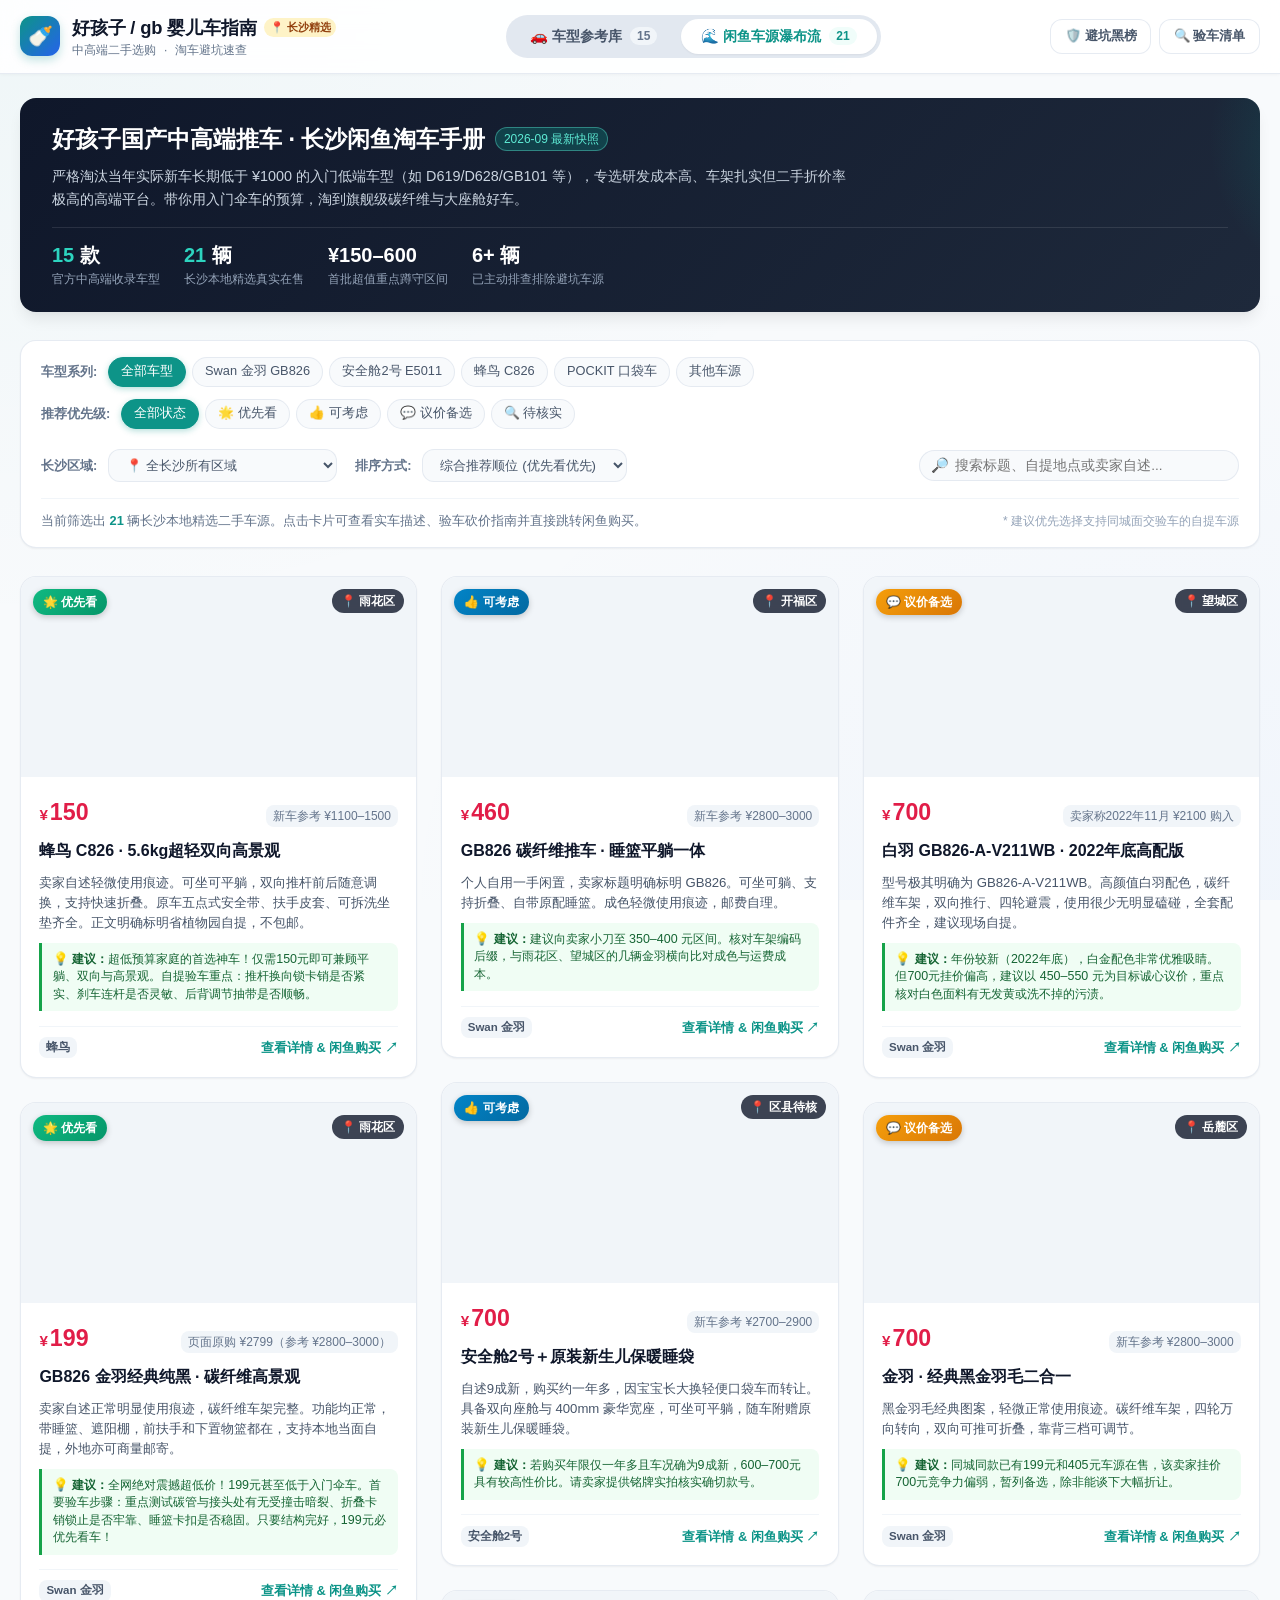
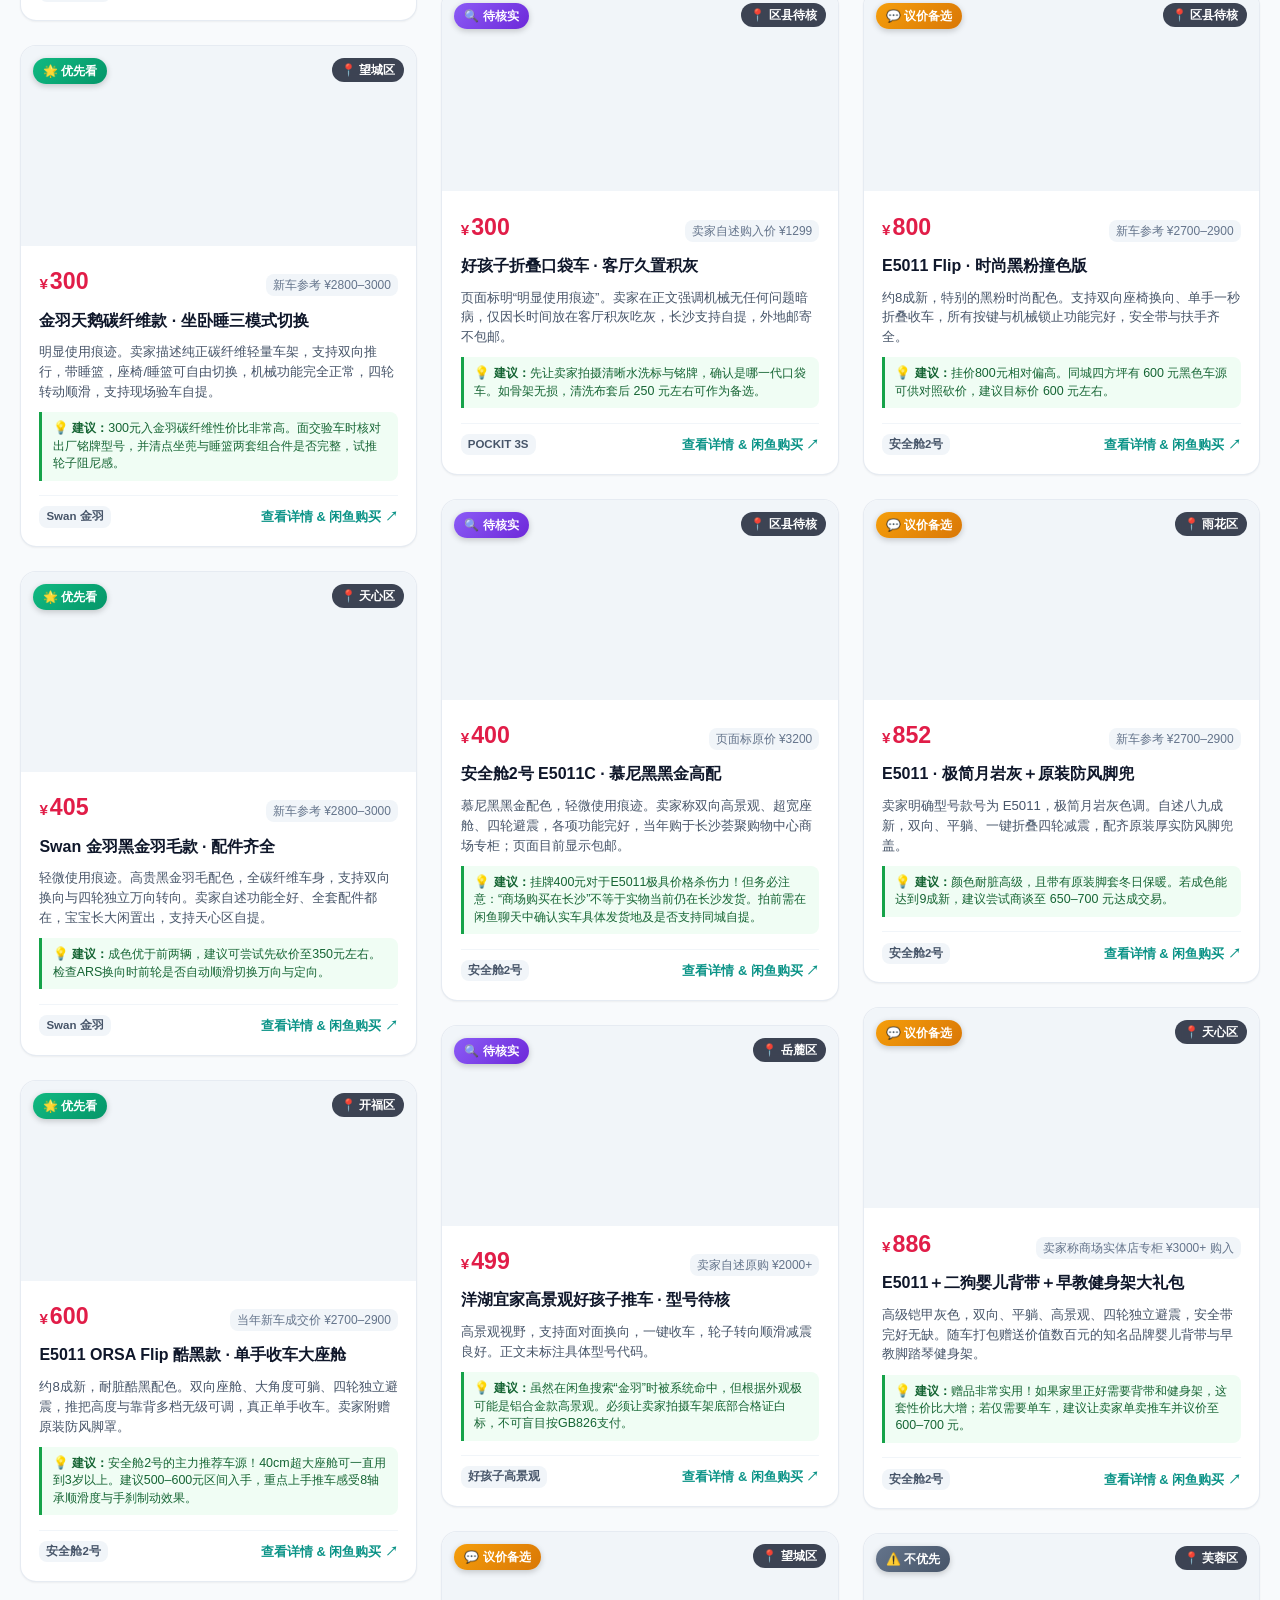
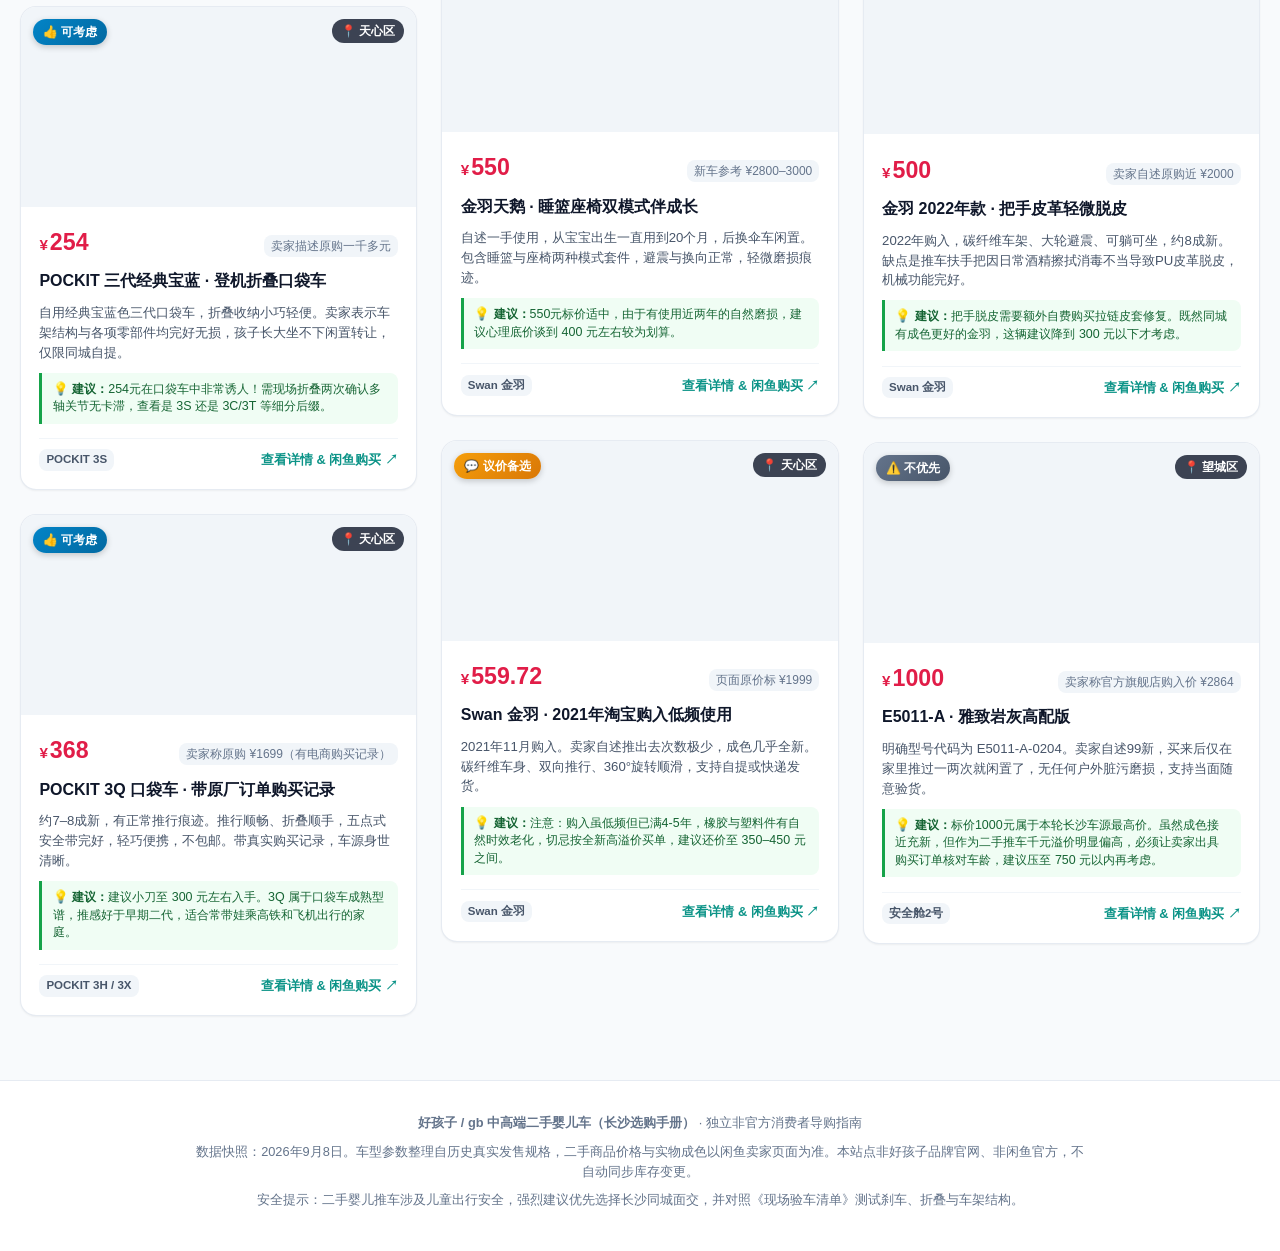
==== index.html @ 2eb4909a "feat: 好孩子/gb中高端二手婴儿车(长沙闲鱼选购手册)初始版本发布" ====
<!DOCTYPE html>
<html lang="zh-CN">
<head>
  <meta charset="UTF-8" />
  <meta name="viewport" content="width=device-width, initial-scale=1.0" />
  <title>好孩子 / gb 中高端二手婴儿车选购指南 · 长沙闲鱼精选车源</title>
  <meta name="description" content="好孩子/gb国产婴儿车中高端二手选购全景指南。收录Swan金羽GB826、安全舱2号E5011、蜂鸟C826、ORSA及POCKIT口袋车全参数与卖点，汇聚长沙本地21辆闲鱼真实精选车源，附避坑黑榜与现场验车指南。" />
  <meta name="keywords" content="好孩子二手婴儿车,gb推车,长沙闲鱼二手推车,GB826,E5011,蜂鸟C826,POCKIT口袋车,婴儿车选购指南" />
  <link rel="stylesheet" href="style.css" />
</head>
<body>

  <!-- 顶部导航栏 -->
  <header class="site-header">
    <div class="header-inner">
      <div class="brand-group">
        <div class="brand-icon">🍼</div>
        <div class="brand-text">
          <h1>好孩子 / gb 婴儿车指南 <span class="badge-location">📍 长沙精选</span></h1>
          <div class="brand-subtitle">
            <span>中高端二手选购</span> · <span>淘车避坑速查</span>
          </div>
        </div>
      </div>

      <!-- 双 Tab 切换控制器 -->
      <nav class="tabs-nav" aria-label="页面模块切换">
        <button class="tab-btn" data-tab="models" id="tab-models-nav">
          <span>🚗 车型参考库</span>
          <span class="tab-count" id="tab-count-models">15</span>
        </button>
        <button class="tab-btn active" data-tab="waterfall" id="tab-waterfall-nav">
          <span>🌊 闲鱼车源瀑布流</span>
          <span class="tab-count" id="tab-count-items">21</span>
        </button>
      </nav>

      <!-- 辅助功能入口 -->
      <div class="header-actions">
        <button class="btn-secondary" id="btn-show-excluded" title="查看已主动排查排除的踩坑车源">
          <span>🛡️ 避坑黑榜</span>
        </button>
        <button class="btn-secondary" id="btn-show-checklist" title="查看二手推车现场面交验车步骤">
          <span>🔍 验车清单</span>
        </button>
      </div>
    </div>
  </header>

  <!-- 主体内容区 -->
  <main class="main-container">

    <!-- 顶部概览数据横幅 -->
    <section class="hero-banner">
      <div class="hero-content">
        <h2>
          <span>好孩子国产中高端推车 · 长沙闲鱼淘车手册</span>
          <span class="hero-tag">2026-09 最新快照</span>
        </h2>
        <p class="hero-desc">
          严格淘汰当年实际新车长期低于 ¥1000 的入门低端车型（如 D619/D628/GB101 等），专选研发成本高、车架扎实但二手折价率极高的高端平台。带你用入门伞车的预算，淘到旗舰级碳纤维与大座舱好车。
        </p>
        <div class="hero-stats">
          <div class="stat-item">
            <div class="stat-val"><span id="stat-models-count">15</span> 款</div>
            <div class="stat-lbl">官方中高端收录车型</div>
          </div>
          <div class="stat-item">
            <div class="stat-val"><span id="stat-items-count">21</span> 辆</div>
            <div class="stat-lbl">长沙本地精选真实在售</div>
          </div>
          <div class="stat-item">
            <div class="stat-val">¥150–600</div>
            <div class="stat-lbl">首批超值重点蹲守区间</div>
          </div>
          <div class="stat-item">
            <div class="stat-val">6+ 辆</div>
            <div class="stat-lbl">已主动排查排除避坑车源</div>
          </div>
        </div>
      </div>
    </section>

    <!-- ====================================================================
         Tab 1: 车型参考库
         ==================================================================== -->
    <section id="tab-pane-models" class="tab-pane">
      <!-- 车型库控制栏 -->
      <div class="controls-bar">
        <div class="filters-row">
          <div class="filter-group" id="models-filter-chips">
            <span class="filter-label">推荐档位:</span>
            <button class="filter-chip active" data-tier="all">全部车型</button>
            <button class="filter-chip" data-tier="tier1">🥇 第一档 · 强烈推荐蹲</button>
            <button class="filter-chip" data-tier="tier2">🥈 第二档 · 合适值得买</button>
            <button class="filter-chip" data-tier="tier3">🥉 第三档 · 极低价才入</button>
            <button class="filter-chip" data-tier="carbon">碳纤维超轻</button>
            <button class="filter-chip" data-tier="wide">40cm加宽座舱</button>
            <button class="filter-chip" data-tier="pocket">登机口袋折叠</button>
          </div>

          <div class="search-sort-group">
            <div class="search-box">
              <span class="search-icon">🔎</span>
              <input type="text" id="model-search-input" placeholder="搜索型号、卖点、材质（如 GB826、碳纤维）..." />
            </div>
          </div>
        </div>

        <div class="results-summary">
          <span>共收录 <strong id="models-count-display">15</strong> 款中高端代表车型，点击任意卡片查看全量产品参数、官方卖点文案与闲鱼合理估价。</span>
        </div>
      </div>

      <!-- 车型卡片列表容器 -->
      <div class="models-grid" id="models-grid-container">
        <!-- 由 app.js 动态渲染 -->
      </div>
    </section>

    <!-- ====================================================================
         Tab 2: 闲鱼车源瀑布流
         ==================================================================== -->
    <section id="tab-pane-waterfall" class="tab-pane active">
      <!-- 车源瀑布流控制栏 -->
      <div class="controls-bar">
        <div class="filters-row">
          <div class="filter-group" id="waterfall-model-chips">
            <span class="filter-label">车型系列:</span>
            <button class="filter-chip active" data-model="all">全部车型</button>
            <button class="filter-chip" data-model="gb826">Swan 金羽 GB826</button>
            <button class="filter-chip" data-model="e5011">安全舱2号 E5011</button>
            <button class="filter-chip" data-model="c826">蜂鸟 C826</button>
            <button class="filter-chip" data-model="pocket">POCKIT 口袋车</button>
            <button class="filter-chip" data-model="others">其他车源</button>
          </div>

          <div class="filter-group" id="waterfall-status-chips">
            <span class="filter-label">推荐优先级:</span>
            <button class="filter-chip active" data-status="all">全部状态</button>
            <button class="filter-chip" data-status="优先看">🌟 优先看</button>
            <button class="filter-chip" data-status="可考虑">👍 可考虑</button>
            <button class="filter-chip" data-status="议价备选">💬 议价备选</button>
            <button class="filter-chip" data-status="待核实">🔍 待核实</button>
          </div>
        </div>

        <div class="filters-row" style="margin-top: 0.25rem;">
          <div class="filter-group">
            <span class="filter-label">长沙区域:</span>
            <select class="sort-select" id="district-select">
              <option value="all">📍 全长沙所有区域</option>
              <option value="雨花区">雨花区 (省植物园 / 绿地新都会)</option>
              <option value="天心区">天心区 (九峰 / 友谊路)</option>
              <option value="开福区">开福区 (四方坪等)</option>
              <option value="望城区">望城区</option>
              <option value="岳麓区">岳麓区 (洋湖宜家等)</option>
              <option value="芙蓉区">芙蓉区</option>
              <option value="区县待核">长沙·区县待核</option>
            </select>

            <span class="filter-label" style="margin-left: 0.75rem;">排序方式:</span>
            <select class="sort-select" id="sort-select">
              <option value="default">综合推荐顺位 (优先看优先)</option>
              <option value="price-asc">挂牌价格：由低到高 (捡漏)</option>
              <option value="price-desc">挂牌价格：由高到低</option>
            </select>
          </div>

          <div class="search-box" style="max-width: 320px;">
            <span class="search-icon">🔎</span>
            <input type="text" id="item-search-input" placeholder="搜索标题、自提地点或卖家自述..." />
          </div>
        </div>

        <div class="results-summary">
          <span>当前筛选出 <strong id="waterfall-count-display">21</strong> 辆长沙本地精选二手车源。点击卡片可查看实车描述、验车砍价指南并直接跳转闲鱼购买。</span>
          <span style="font-size: 0.75rem; color: #94a3b8;">* 建议优先选择支持同城面交验车的自提车源</span>
        </div>
      </div>

      <!-- 瀑布流容器 -->
      <div class="waterfall-container" id="waterfall-container">
        <!-- 由 app.js 动态渲染 -->
      </div>
    </section>

  </main>

  <!-- 全局模态弹窗容器 -->
  <div class="modal-overlay" id="generic-modal-overlay">
    <div id="modal-container">
      <!-- 动态注入弹窗内容 -->
    </div>
  </div>

  <!-- 页脚说明 -->
  <footer class="site-footer">
    <div class="footer-inner">
      <p>
        <strong>好孩子 / gb 中高端二手婴儿车（长沙选购手册）</strong> · 独立非官方消费者导购指南
      </p>
      <p>
        数据快照：2026年9月8日。车型参数整理自历史真实发售规格，二手商品价格与实物成色以闲鱼卖家页面为准。本站点非好孩子品牌官网、非闲鱼官方，不自动同步库存变更。
      </p>
      <p>
        安全提示：二手婴儿推车涉及儿童出行安全，强烈建议优先选择长沙同城面交，并对照《现场验车清单》测试刹车、折叠与车架结构。
      </p>
    </div>
  </footer>

  <!-- 数据与脚本引入 -->
  <script src="data.js"></script>
  <script src="app.js"></script>
</body>
</html>
---- style.css ----
/* ==========================================================================
   好孩子/gb 中高端二手婴儿车（长沙闲鱼选购指南）- 现代化样式表
   Design System: Apple & Linear inspired, Frosted Glass, Responsive Masonry
   ========================================================================== */

:root {
  --primary: #0d9488;
  --primary-hover: #0f766e;
  --primary-light: #f0fdfa;
  --primary-border: #99f6e4;
  
  --accent: #3b82f6;
  --accent-hover: #2563eb;
  
  --bg: #f8fafc;
  --card-bg: #ffffff;
  --card-hover-bg: #ffffff;
  --card-border: rgba(226, 232, 240, 0.85);
  
  --text-main: #0f172a;
  --text-muted: #475569;
  --text-sub: #64748b;
  --text-light: #94a3b8;
  
  --shadow-sm: 0 1px 2px 0 rgba(0, 0, 0, 0.05);
  --shadow-md: 0 4px 6px -1px rgba(0, 0, 0, 0.07), 0 2px 4px -2px rgba(0, 0, 0, 0.05);
  --shadow-lg: 0 10px 15px -3px rgba(0, 0, 0, 0.08), 0 4px 6px -4px rgba(0, 0, 0, 0.04);
  --shadow-xl: 0 20px 25px -5px rgba(0, 0, 0, 0.1), 0 8px 10px -6px rgba(0, 0, 0, 0.04);
  
  --radius-sm: 8px;
  --radius-md: 12px;
  --radius-lg: 16px;
  --radius-full: 9999px;
  
  --font-sans: -apple-system, BlinkMacSystemFont, "Segoe UI", Roboto, "PingFang SC", "Hiragino Sans GB", "Microsoft YaHei", sans-serif;
  --transition: all 0.25s cubic-bezier(0.4, 0, 0.2, 1);
}

/* Reset & Base */
*, *::before, *::after {
  box-sizing: border-box;
  margin: 0;
  padding: 0;
}

html {
  font-size: 16px;
  scroll-behavior: smooth;
  -webkit-text-size-adjust: 100%;
}

body {
  font-family: var(--font-sans);
  background-color: var(--bg);
  color: var(--text-main);
  line-height: 1.5;
  min-height: 100vh;
  display: flex;
  flex-direction: column;
  background-image: 
    radial-gradient(at 0% 0%, rgba(13, 148, 136, 0.04) 0px, transparent 50%),
    radial-gradient(at 100% 100%, rgba(59, 130, 246, 0.04) 0px, transparent 50%);
  background-attachment: fixed;
}

/* Header & Frosted Navigation */
.site-header {
  position: sticky;
  top: 0;
  z-index: 50;
  background: rgba(255, 255, 255, 0.88);
  backdrop-filter: blur(12px);
  -webkit-backdrop-filter: blur(12px);
  border-bottom: 1px solid var(--card-border);
  box-shadow: 0 1px 3px 0 rgba(0, 0, 0, 0.03);
}

.header-inner {
  max-width: 1280px;
  margin: 0 auto;
  padding: 0.85rem 1.25rem;
  display: flex;
  align-items: center;
  justify-content: space-between;
  gap: 1rem;
  flex-wrap: wrap;
}

.brand-group {
  display: flex;
  align-items: center;
  gap: 0.75rem;
}

.brand-icon {
  width: 40px;
  height: 40px;
  border-radius: var(--radius-md);
  background: linear-gradient(135deg, #0d9488, #2563eb);
  color: white;
  display: flex;
  align-items: center;
  justify-content: center;
  font-size: 1.25rem;
  box-shadow: 0 4px 10px rgba(13, 148, 136, 0.25);
}

.brand-text h1 {
  font-size: 1.15rem;
  font-weight: 700;
  letter-spacing: -0.01em;
  color: var(--text-main);
  display: flex;
  align-items: center;
  gap: 0.5rem;
}

.brand-subtitle {
  font-size: 0.75rem;
  color: var(--text-sub);
  display: flex;
  align-items: center;
  gap: 0.5rem;
}

.badge-location {
  display: inline-flex;
  align-items: center;
  gap: 0.2rem;
  background: #fef3c7;
  color: #92400e;
  padding: 1px 6px;
  border-radius: var(--radius-full);
  font-size: 0.7rem;
  font-weight: 600;
}

/* Nav Tabs */
.tabs-nav {
  display: inline-flex;
  background: #e2e8f0;
  padding: 4px;
  border-radius: var(--radius-full);
  gap: 4px;
}

.tab-btn {
  border: none;
  background: transparent;
  padding: 0.5rem 1.25rem;
  font-size: 0.9rem;
  font-weight: 600;
  color: var(--text-muted);
  border-radius: var(--radius-full);
  cursor: pointer;
  transition: var(--transition);
  display: inline-flex;
  align-items: center;
  gap: 0.5rem;
  white-space: nowrap;
}

.tab-btn:hover {
  color: var(--text-main);
}

.tab-btn.active {
  background: #ffffff;
  color: var(--primary);
  box-shadow: var(--shadow-sm);
}

.tab-count {
  background: #f1f5f9;
  color: var(--text-sub);
  font-size: 0.75rem;
  padding: 2px 7px;
  border-radius: var(--radius-full);
  font-weight: 700;
}

.tab-btn.active .tab-count {
  background: var(--primary-light);
  color: var(--primary);
}

/* Header Utilities */
.header-actions {
  display: flex;
  align-items: center;
  gap: 0.5rem;
}

.btn-secondary {
  border: 1px solid var(--card-border);
  background: #ffffff;
  color: var(--text-muted);
  padding: 0.45rem 0.85rem;
  font-size: 0.825rem;
  font-weight: 600;
  border-radius: var(--radius-md);
  cursor: pointer;
  transition: var(--transition);
  display: inline-flex;
  align-items: center;
  gap: 0.4rem;
}

.btn-secondary:hover {
  background: #f8fafc;
  border-color: #cbd5e1;
  color: var(--text-main);
}

/* Main Container */
.main-container {
  max-width: 1280px;
  margin: 0 auto;
  padding: 1.5rem 1.25rem 4rem;
  flex: 1;
  width: 100%;
}

/* Banner Stats */
.hero-banner {
  background: linear-gradient(135deg, #0f172a 0%, #1e293b 100%);
  color: white;
  border-radius: var(--radius-lg);
  padding: 1.5rem 2rem;
  margin-bottom: 1.75rem;
  box-shadow: var(--shadow-lg);
  position: relative;
  overflow: hidden;
}

.hero-banner::after {
  content: "";
  position: absolute;
  top: -50%;
  right: -20%;
  width: 300px;
  height: 300px;
  background: radial-gradient(circle, rgba(13, 148, 136, 0.3) 0%, transparent 70%);
  border-radius: 50%;
  pointer-events: none;
}

.hero-content {
  position: relative;
  z-index: 1;
}

.hero-content h2 {
  font-size: 1.45rem;
  font-weight: 800;
  margin-bottom: 0.5rem;
  display: flex;
  align-items: center;
  gap: 0.6rem;
  flex-wrap: wrap;
}

.hero-tag {
  font-size: 0.75rem;
  background: rgba(13, 148, 136, 0.3);
  color: #5eead4;
  border: 1px solid rgba(94, 234, 212, 0.4);
  padding: 2px 8px;
  border-radius: var(--radius-full);
  font-weight: 500;
}

.hero-desc {
  font-size: 0.9rem;
  color: #cbd5e1;
  max-width: 800px;
  line-height: 1.6;
  margin-bottom: 1rem;
}

.hero-stats {
  display: flex;
  gap: 1.5rem;
  flex-wrap: wrap;
  padding-top: 0.75rem;
  border-top: 1px solid rgba(255, 255, 255, 0.1);
}

.stat-item {
  display: flex;
  flex-direction: column;
}

.stat-val {
  font-size: 1.25rem;
  font-weight: 800;
  color: #ffffff;
}

.stat-val span {
  color: #2dd4bf;
}

.stat-lbl {
  font-size: 0.75rem;
  color: #94a3b8;
}

/* Control & Filter Bars */
.controls-bar {
  background: var(--card-bg);
  border: 1px solid var(--card-border);
  border-radius: var(--radius-lg);
  padding: 1rem 1.25rem;
  margin-bottom: 1.75rem;
  box-shadow: var(--shadow-sm);
  display: flex;
  flex-direction: column;
  gap: 1rem;
}

.filters-row {
  display: flex;
  flex-wrap: wrap;
  align-items: center;
  gap: 0.75rem;
  justify-content: space-between;
}

.filter-group {
  display: flex;
  align-items: center;
  gap: 0.4rem;
  flex-wrap: wrap;
}

.filter-label {
  font-size: 0.8rem;
  font-weight: 600;
  color: var(--text-sub);
  margin-right: 0.25rem;
}

.filter-chip {
  border: 1px solid var(--card-border);
  background: #f8fafc;
  color: var(--text-muted);
  font-size: 0.8rem;
  font-weight: 500;
  padding: 0.35rem 0.75rem;
  border-radius: var(--radius-full);
  cursor: pointer;
  transition: var(--transition);
  user-select: none;
}

.filter-chip:hover {
  background: #f1f5f9;
  color: var(--text-main);
  border-color: #cbd5e1;
}

.filter-chip.active {
  background: var(--primary);
  color: white;
  border-color: var(--primary);
  box-shadow: 0 2px 6px rgba(13, 148, 136, 0.3);
}

.search-sort-group {
  display: flex;
  align-items: center;
  gap: 0.75rem;
  flex-wrap: wrap;
}

.search-box {
  position: relative;
  min-width: 220px;
  flex: 1;
}

.search-box input {
  width: 100%;
  padding: 0.45rem 0.85rem 0.45rem 2.2rem;
  font-size: 0.85rem;
  border: 1px solid var(--card-border);
  border-radius: var(--radius-full);
  outline: none;
  background: #f8fafc;
  color: var(--text-main);
  transition: var(--transition);
}

.search-box input:focus {
  background: #ffffff;
  border-color: var(--primary);
  box-shadow: 0 0 0 3px rgba(13, 148, 136, 0.15);
}

.search-icon {
  position: absolute;
  left: 0.75rem;
  top: 50%;
  transform: translateY(-50%);
  color: var(--text-light);
  font-size: 0.9rem;
  pointer-events: none;
}

.sort-select {
  padding: 0.45rem 0.85rem;
  font-size: 0.825rem;
  border: 1px solid var(--card-border);
  border-radius: var(--radius-md);
  outline: none;
  background: #f8fafc;
  color: var(--text-muted);
  cursor: pointer;
  transition: var(--transition);
}

.sort-select:focus {
  border-color: var(--primary);
}

.results-summary {
  font-size: 0.8rem;
  color: var(--text-sub);
  display: flex;
  align-items: center;
  justify-content: space-between;
  border-top: 1px solid #f1f5f9;
  padding-top: 0.75rem;
}

.results-summary strong {
  color: var(--primary);
}

/* ==========================================================================
   Tab 1: 车型参考库 (Model Grid)
   ========================================================================== */
.tab-pane {
  display: none;
}

.tab-pane.active {
  display: block;
}

.models-grid {
  display: grid;
  grid-template-columns: repeat(auto-fill, minmax(360px, 1fr));
  gap: 1.5rem;
}

.model-card {
  background: var(--card-bg);
  border: 1px solid var(--card-border);
  border-radius: var(--radius-lg);
  overflow: hidden;
  box-shadow: var(--shadow-sm);
  transition: var(--transition);
  display: flex;
  flex-direction: column;
  position: relative;
  cursor: pointer;
}

.model-card:hover {
  transform: translateY(-4px);
  box-shadow: var(--shadow-xl);
  border-color: rgba(13, 148, 136, 0.4);
}

.model-card-header {
  position: relative;
  background: #f8fafc;
  height: 220px;
  overflow: hidden;
  display: flex;
  align-items: center;
  justify-content: center;
}

.model-card-img {
  width: 100%;
  height: 100%;
  object-fit: contain;
  padding: 1rem;
  transition: transform 0.4s ease;
}

.model-card:hover .model-card-img {
  transform: scale(1.05);
}

.model-tier-badge {
  position: absolute;
  top: 0.75rem;
  left: 0.75rem;
  padding: 4px 10px;
  border-radius: var(--radius-full);
  font-size: 0.75rem;
  font-weight: 700;
  color: white;
  box-shadow: 0 2px 5px rgba(0, 0, 0, 0.15);
  display: flex;
  align-items: center;
  gap: 0.3rem;
}

.tier-tier1 { background: linear-gradient(135deg, #10b981, #059669); }
.tier-tier2 { background: linear-gradient(135deg, #3b82f6, #1d4ed8); }
.tier-tier3 { background: linear-gradient(135deg, #f59e0b, #b45309); }

.model-rating-badge {
  position: absolute;
  top: 0.75rem;
  right: 0.75rem;
  background: rgba(15, 23, 42, 0.75);
  backdrop-filter: blur(4px);
  color: #fbbf24;
  padding: 3px 8px;
  border-radius: var(--radius-full);
  font-size: 0.75rem;
  font-weight: 700;
  display: flex;
  align-items: center;
  gap: 0.2rem;
}

.model-card-body {
  padding: 1.25rem;
  display: flex;
  flex-direction: column;
  flex: 1;
  gap: 0.75rem;
}

.model-card-title-group {
  display: flex;
  align-items: baseline;
  justify-content: space-between;
  gap: 0.5rem;
}

.model-name {
  font-size: 1.2rem;
  font-weight: 700;
  color: var(--text-main);
}

.model-code {
  font-size: 0.85rem;
  font-weight: 600;
  color: var(--primary);
  background: var(--primary-light);
  padding: 2px 8px;
  border-radius: var(--radius-sm);
}

.model-headline {
  font-size: 0.875rem;
  font-weight: 600;
  color: #334155;
  font-style: italic;
  border-left: 3px solid var(--primary);
  padding-left: 0.5rem;
  line-height: 1.4;
}

.model-price-box {
  background: #f8fafc;
  border-radius: var(--radius-md);
  padding: 0.75rem;
  display: grid;
  grid-template-columns: 1fr 1fr;
  gap: 0.5rem;
}

.price-col {
  display: flex;
  flex-direction: column;
}

.price-col-lbl {
  font-size: 0.7rem;
  color: var(--text-sub);
}

.price-col-val {
  font-size: 0.95rem;
  font-weight: 700;
  color: var(--text-main);
}

.price-col-val.target-price {
  color: #059669;
}

.model-specs-grid {
  display: grid;
  grid-template-columns: repeat(2, 1fr);
  gap: 0.5rem 0.75rem;
  font-size: 0.78rem;
  color: var(--text-muted);
}

.spec-item {
  display: flex;
  align-items: center;
  gap: 0.35rem;
  white-space: nowrap;
  overflow: hidden;
  text-overflow: ellipsis;
}

.spec-item .icon {
  color: var(--text-light);
  font-size: 0.85rem;
}

.model-card-tags {
  display: flex;
  flex-wrap: wrap;
  gap: 0.35rem;
}

.model-tag-pill {
  font-size: 0.7rem;
  background: #f1f5f9;
  color: #475569;
  padding: 2px 7px;
  border-radius: var(--radius-sm);
}

.model-card-footer {
  margin-top: auto;
  padding-top: 0.85rem;
  border-top: 1px solid #f1f5f9;
  display: flex;
  align-items: center;
  justify-content: space-between;
}

.btn-text-action {
  font-size: 0.85rem;
  font-weight: 600;
  color: var(--primary);
  display: inline-flex;
  align-items: center;
  gap: 0.3rem;
  transition: var(--transition);
}

.model-card:hover .btn-text-action {
  color: var(--primary-hover);
  transform: translateX(3px);
}

.model-source-count {
  font-size: 0.75rem;
  color: var(--text-sub);
}

/* ==========================================================================
   Tab 2: 闲鱼车源瀑布流 (Masonry Grid)
   ========================================================================== */
.waterfall-container {
  /* Multi-column CSS Masonry */
  column-count: 3;
  column-gap: 1.5rem;
  width: 100%;
}

@media (max-width: 1100px) {
  .waterfall-container { column-count: 2; }
}

@media (max-width: 640px) {
  .waterfall-container { column-count: 1; }
}

.waterfall-card {
  break-inside: avoid;
  background: var(--card-bg);
  border: 1px solid var(--card-border);
  border-radius: var(--radius-lg);
  overflow: hidden;
  box-shadow: var(--shadow-sm);
  margin-bottom: 1.5rem;
  transition: var(--transition);
  display: flex;
  flex-direction: column;
  position: relative;
  cursor: pointer;
}

.waterfall-card:hover {
  transform: translateY(-5px);
  box-shadow: var(--shadow-xl);
  border-color: rgba(13, 148, 136, 0.4);
}

.item-img-wrapper {
  position: relative;
  width: 100%;
  background: #f1f5f9;
  overflow: hidden;
  min-height: 200px;
  max-height: 380px;
  display: flex;
  align-items: center;
  justify-content: center;
}

.item-img {
  width: 100%;
  height: auto;
  display: block;
  object-fit: cover;
  transition: transform 0.4s ease;
}

.waterfall-card:hover .item-img {
  transform: scale(1.04);
}

/* Priority status badges */
.item-status-badge {
  position: absolute;
  top: 0.75rem;
  left: 0.75rem;
  padding: 4px 10px;
  border-radius: var(--radius-full);
  font-size: 0.75rem;
  font-weight: 700;
  color: white;
  box-shadow: 0 2px 6px rgba(0, 0, 0, 0.2);
  display: inline-flex;
  align-items: center;
  gap: 0.3rem;
  z-index: 2;
}

.status-优先看 {
  background: linear-gradient(135deg, #10b981, #059669);
}

.status-可考虑 {
  background: linear-gradient(135deg, #0284c7, #0369a1);
}

.status-议价备选 {
  background: linear-gradient(135deg, #f59e0b, #d97706);
}

.status-待核实 {
  background: linear-gradient(135deg, #8b5cf6, #6d28d9);
}

.status-不优先 {
  background: linear-gradient(135deg, #64748b, #475569);
}

.item-location-badge {
  position: absolute;
  top: 0.75rem;
  right: 0.75rem;
  background: rgba(15, 23, 42, 0.8);
  backdrop-filter: blur(4px);
  color: white;
  padding: 3px 9px;
  border-radius: var(--radius-full);
  font-size: 0.75rem;
  font-weight: 600;
  display: inline-flex;
  align-items: center;
  gap: 0.25rem;
  z-index: 2;
}

.item-body {
  padding: 1.15rem;
  display: flex;
  flex-direction: column;
  gap: 0.65rem;
}

.item-price-row {
  display: flex;
  align-items: baseline;
  justify-content: space-between;
  flex-wrap: wrap;
  gap: 0.5rem;
}

.item-price {
  font-size: 1.45rem;
  font-weight: 800;
  color: #e11d48;
  display: flex;
  align-items: baseline;
}

.item-price .currency {
  font-size: 0.95rem;
  margin-right: 2px;
}

.item-original-note {
  font-size: 0.75rem;
  color: var(--text-sub);
  background: #f1f5f9;
  padding: 2px 7px;
  border-radius: var(--radius-sm);
}

.item-title {
  font-size: 1rem;
  font-weight: 700;
  color: var(--text-main);
  line-height: 1.4;
}

.item-desc-snippet {
  font-size: 0.825rem;
  color: var(--text-muted);
  line-height: 1.5;
  display: -webkit-box;
  -webkit-line-clamp: 3;
  -webkit-box-orient: vertical;
  overflow: hidden;
}

.item-advice-box {
  background: #f0fdf4;
  border-left: 3px solid #16a34a;
  padding: 0.5rem 0.65rem;
  border-radius: 0 var(--radius-sm) var(--radius-sm) 0;
  font-size: 0.78rem;
  color: #166534;
  line-height: 1.4;
}

.item-card-footer {
  margin-top: 0.25rem;
  padding-top: 0.65rem;
  border-top: 1px solid #f1f5f9;
  display: flex;
  align-items: center;
  justify-content: space-between;
}

.item-model-pill {
  font-size: 0.72rem;
  font-weight: 600;
  color: #475569;
  background: #f1f5f9;
  padding: 2px 7px;
  border-radius: var(--radius-sm);
}

.btn-item-link {
  font-size: 0.8rem;
  font-weight: 700;
  color: var(--primary);
  display: inline-flex;
  align-items: center;
  gap: 0.25rem;
}

.waterfall-card:hover .btn-item-link {
  color: var(--primary-hover);
}

/* ==========================================================================
   Modals & Drawers
   ========================================================================== */
.modal-overlay {
  position: fixed;
  inset: 0;
  background: rgba(15, 23, 42, 0.6);
  backdrop-filter: blur(8px);
  -webkit-backdrop-filter: blur(8px);
  z-index: 100;
  display: flex;
  align-items: center;
  justify-content: center;
  padding: 1.25rem;
  opacity: 0;
  pointer-events: none;
  transition: opacity 0.25s ease;
}

.modal-overlay.active {
  opacity: 1;
  pointer-events: auto;
}

.modal-dialog {
  background: #ffffff;
  border-radius: var(--radius-lg);
  max-width: 680px;
  width: 100%;
  max-height: 90vh;
  overflow-y: auto;
  box-shadow: var(--shadow-xl);
  transform: scale(0.95) translateY(10px);
  transition: transform 0.25s ease;
  position: relative;
  display: flex;
  flex-direction: column;
}

.modal-overlay.active .modal-dialog {
  transform: scale(1) translateY(0);
}

.modal-header {
  padding: 1.25rem 1.5rem;
  border-bottom: 1px solid var(--card-border);
  display: flex;
  align-items: flex-start;
  justify-content: space-between;
  position: sticky;
  top: 0;
  background: rgba(255, 255, 255, 0.95);
  backdrop-filter: blur(8px);
  z-index: 10;
}

.modal-close-btn {
  background: #f1f5f9;
  border: none;
  width: 32px;
  height: 32px;
  border-radius: 50%;
  display: flex;
  align-items: center;
  justify-content: center;
  cursor: pointer;
  color: var(--text-muted);
  font-size: 1.1rem;
  transition: var(--transition);
}

.modal-close-btn:hover {
  background: #e2e8f0;
  color: var(--text-main);
}

.modal-body {
  padding: 1.5rem;
  display: flex;
  flex-direction: column;
  gap: 1.25rem;
}

.modal-img-box {
  width: 100%;
  height: 280px;
  background: #f8fafc;
  border-radius: var(--radius-md);
  overflow: hidden;
  display: flex;
  align-items: center;
  justify-content: center;
}

.modal-img {
  width: 100%;
  height: 100%;
  object-fit: contain;
}

.modal-section {
  display: flex;
  flex-direction: column;
  gap: 0.5rem;
}

.modal-section-title {
  font-size: 0.95rem;
  font-weight: 700;
  color: var(--text-main);
  display: flex;
  align-items: center;
  gap: 0.4rem;
}

.modal-callout {
  background: #f8fafc;
  border: 1px solid var(--card-border);
  border-radius: var(--radius-md);
  padding: 1rem;
  font-size: 0.875rem;
  color: var(--text-muted);
  line-height: 1.6;
}

.modal-callout.warning {
  background: #fffbeb;
  border-color: #fde68a;
  color: #92400e;
}

.modal-callout.highlight {
  background: #f0fdf4;
  border-color: #bbf7d0;
  color: #166534;
}

.modal-table {
  width: 100%;
  border-collapse: collapse;
  font-size: 0.825rem;
}

.modal-table tr {
  border-bottom: 1px solid #f1f5f9;
}

.modal-table th {
  text-align: left;
  padding: 0.55rem 0.5rem;
  color: var(--text-sub);
  width: 25%;
  font-weight: 600;
}

.modal-table td {
  padding: 0.55rem 0.5rem;
  color: var(--text-main);
  font-weight: 500;
}

.modal-footer {
  padding: 1rem 1.5rem;
  border-top: 1px solid var(--card-border);
  display: flex;
  align-items: center;
  justify-content: flex-end;
  gap: 0.75rem;
  position: sticky;
  bottom: 0;
  background: #ffffff;
}

.btn-primary {
  background: linear-gradient(135deg, var(--primary), var(--primary-hover));
  color: white;
  border: none;
  padding: 0.65rem 1.5rem;
  font-size: 0.9rem;
  font-weight: 700;
  border-radius: var(--radius-md);
  cursor: pointer;
  transition: var(--transition);
  display: inline-flex;
  align-items: center;
  gap: 0.5rem;
  text-decoration: none;
  box-shadow: 0 4px 10px rgba(13, 148, 136, 0.25);
}

.btn-primary:hover {
  transform: translateY(-2px);
  box-shadow: 0 6px 15px rgba(13, 148, 136, 0.35);
}

/* Toast notification */
.toast-msg {
  position: fixed;
  bottom: 2rem;
  left: 50%;
  transform: translateX(-50%) translateY(100px);
  background: #0f172a;
  color: white;
  padding: 0.75rem 1.5rem;
  border-radius: var(--radius-full);
  font-size: 0.85rem;
  font-weight: 600;
  box-shadow: var(--shadow-lg);
  opacity: 0;
  transition: all 0.3s cubic-bezier(0.4, 0, 0.2, 1);
  z-index: 200;
  display: flex;
  align-items: center;
  gap: 0.5rem;
  pointer-events: none;
}

.toast-msg.show {
  transform: translateX(-50%) translateY(0);
  opacity: 1;
}

/* Footer */
.site-footer {
  background: #ffffff;
  border-top: 1px solid var(--card-border);
  padding: 2rem 1.25rem;
  font-size: 0.8rem;
  color: var(--text-sub);
  text-align: center;
  line-height: 1.6;
}

.footer-inner {
  max-width: 900px;
  margin: 0 auto;
}

.footer-inner p {
  margin-bottom: 0.5rem;
}

/* Responsive adjustments */
@media (max-width: 768px) {
  .header-inner {
    padding: 0.75rem 1rem;
  }
  .brand-text h1 {
    font-size: 1rem;
  }
  .tabs-nav {
    width: 100%;
    justify-content: center;
  }
  .models-grid {
    grid-template-columns: 1fr;
  }
  .hero-banner {
    padding: 1.25rem;
  }
  .modal-dialog {
    max-height: 95vh;
  }
}
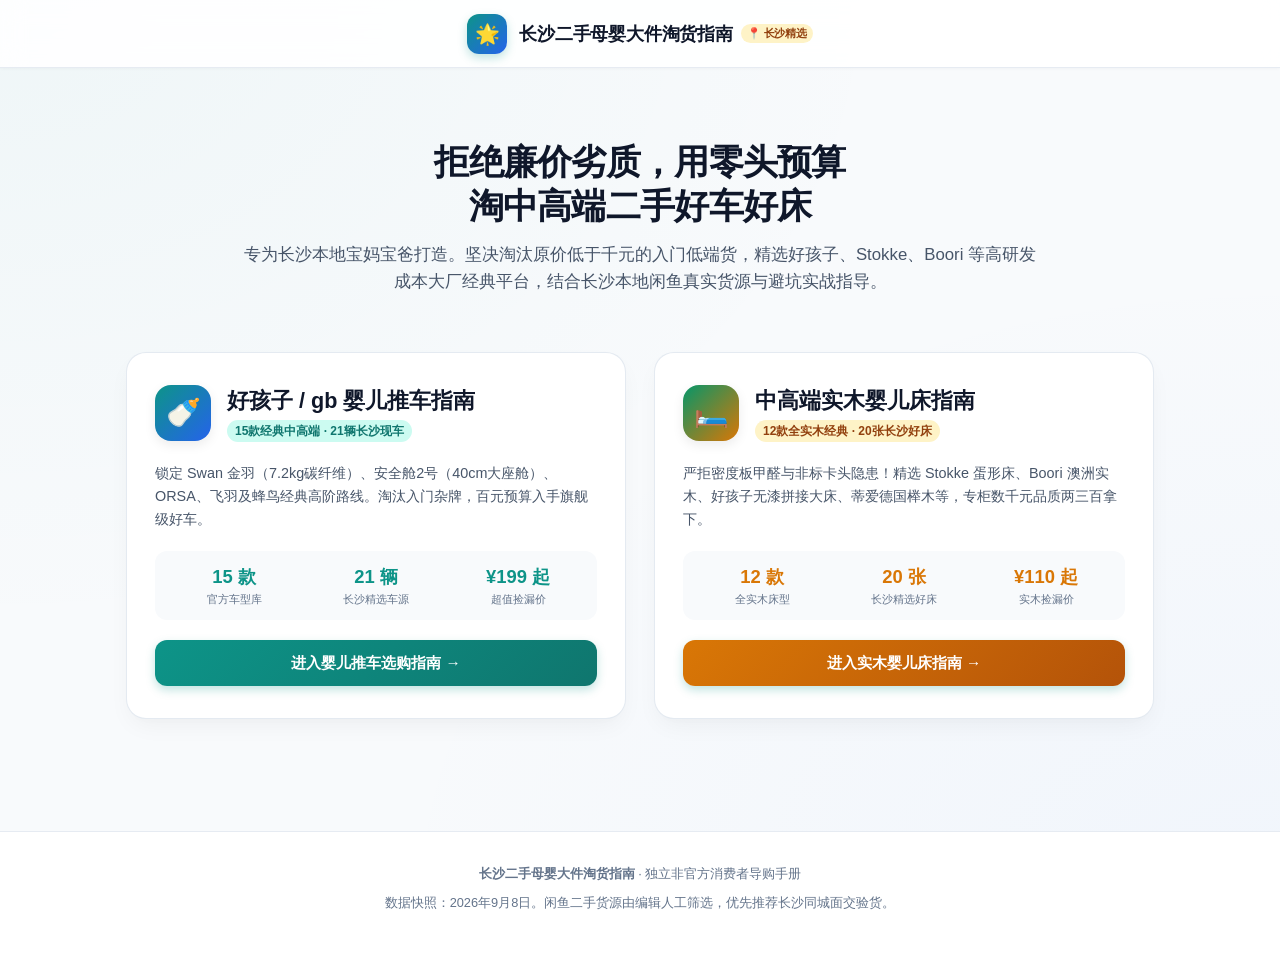
==== commit 9941e487: "feat: refactor into stroller and crib modules with baby crib guide" ====
--- a/index.html
+++ b/index.html
@@ -3,214 +3,256 @@
 <head>
   <meta charset="UTF-8" />
   <meta name="viewport" content="width=device-width, initial-scale=1.0" />
-  <title>好孩子 / gb 中高端二手婴儿车选购指南 · 长沙闲鱼精选车源</title>
-  <meta name="description" content="好孩子/gb国产婴儿车中高端二手选购全景指南。收录Swan金羽GB826、安全舱2号E5011、蜂鸟C826、ORSA及POCKIT口袋车全参数与卖点，汇聚长沙本地21辆闲鱼真实精选车源，附避坑黑榜与现场验车指南。" />
-  <meta name="keywords" content="好孩子二手婴儿车,gb推车,长沙闲鱼二手推车,GB826,E5011,蜂鸟C826,POCKIT口袋车,婴儿车选购指南" />
-  <link rel="stylesheet" href="style.css" />
+  <title>长沙母婴好物 · 中高端二手推车与实木婴儿床淘货指南</title>
+  <meta name="description" content="专为长沙本地家庭打造的中高端二手母婴大件淘货手册。涵盖好孩子/gb中高端推车（Swan金羽、安全舱2号、蜂鸟等）与全实木多功能婴儿床（Stokke、Boori、蒂爱、好孩子等）精选车源床源，附验货避坑清单与闲鱼直达。" />
+  <link rel="stylesheet" href="stroller/style.css" />
+  <style>
+    .portal-hero {
+      text-align: center;
+      padding: 3rem 1.5rem 2rem;
+      max-width: 850px;
+      margin: 0 auto;
+    }
+    .portal-hero h1 {
+      font-size: 2.2rem;
+      font-weight: 900;
+      letter-spacing: -0.02em;
+      color: #0f172a;
+      line-height: 1.25;
+      margin-bottom: 0.85rem;
+    }
+    .portal-hero p {
+      font-size: 1.05rem;
+      color: #475569;
+      line-height: 1.6;
+      margin-bottom: 1.5rem;
+    }
+    .portal-grid {
+      display: grid;
+      grid-template-columns: repeat(auto-fit, minmax(320px, 1fr));
+      gap: 1.75rem;
+      max-width: 1080px;
+      margin: 0 auto 3rem;
+      padding: 0 1rem;
+    }
+    .portal-card {
+      background: #ffffff;
+      border: 1px solid rgba(226, 232, 240, 0.9);
+      border-radius: 20px;
+      padding: 2rem 1.75rem;
+      box-shadow: 0 10px 25px -5px rgba(0, 0, 0, 0.05), 0 8px 10px -6px rgba(0, 0, 0, 0.01);
+      display: flex;
+      flex-direction: column;
+      gap: 1.25rem;
+      transition: all 0.3s cubic-bezier(0.4, 0, 0.2, 1);
+      text-decoration: none;
+      color: inherit;
+      position: relative;
+      overflow: hidden;
+    }
+    .portal-card:hover {
+      transform: translateY(-6px);
+      box-shadow: 0 20px 30px -10px rgba(13, 148, 136, 0.15);
+      border-color: rgba(13, 148, 136, 0.5);
+    }
+    .portal-card-header {
+      display: flex;
+      align-items: center;
+      gap: 1rem;
+    }
+    .portal-icon {
+      width: 56px;
+      height: 56px;
+      border-radius: 16px;
+      display: flex;
+      align-items: center;
+      justify-content: center;
+      font-size: 1.75rem;
+      box-shadow: 0 4px 12px rgba(0,0,0,0.08);
+      flex-shrink: 0;
+    }
+    .portal-card-title {
+      font-size: 1.35rem;
+      font-weight: 800;
+      color: #0f172a;
+    }
+    .portal-card-badge {
+      display: inline-block;
+      font-size: 0.75rem;
+      font-weight: 700;
+      padding: 2px 8px;
+      border-radius: 9999px;
+      margin-top: 0.2rem;
+    }
+    .portal-desc {
+      font-size: 0.9rem;
+      color: #475569;
+      line-height: 1.6;
+    }
+    .portal-stats-row {
+      display: grid;
+      grid-template-columns: repeat(3, 1fr);
+      background: #f8fafc;
+      border-radius: 12px;
+      padding: 0.75rem;
+      gap: 0.5rem;
+      text-align: center;
+    }
+    .p-stat-val {
+      font-size: 1.15rem;
+      font-weight: 800;
+      color: #0d9488;
+    }
+    .p-stat-lbl {
+      font-size: 0.7rem;
+      color: #64748b;
+    }
+    .portal-btn {
+      margin-top: auto;
+      background: linear-gradient(135deg, #0d9488, #0f766e);
+      color: white;
+      padding: 0.75rem 1.25rem;
+      border-radius: 12px;
+      font-weight: 700;
+      font-size: 0.95rem;
+      display: flex;
+      align-items: center;
+      justify-content: center;
+      gap: 0.5rem;
+      box-shadow: 0 4px 10px rgba(13, 148, 136, 0.25);
+      transition: all 0.2s ease;
+    }
+    .portal-card:hover .portal-btn {
+      background: linear-gradient(135deg, #0f766e, #115e59);
+    }
+    @media (max-width: 640px) {
+      .portal-hero {
+        padding: 2rem 1rem 1.5rem;
+      }
+      .portal-hero h1 {
+        font-size: 1.5rem;
+      }
+      .portal-hero p {
+        font-size: 0.88rem;
+      }
+      .portal-grid {
+        grid-template-columns: 1fr;
+        gap: 1rem;
+        padding: 0 0.5rem;
+      }
+      .portal-card {
+        padding: 1.25rem;
+      }
+    }
+  </style>
 </head>
 <body>
 
-  <!-- 顶部导航栏 -->
+  <!-- 顶部导航 -->
   <header class="site-header">
-    <div class="header-inner">
+    <div class="header-inner" style="justify-content: center;">
       <div class="brand-group">
-        <div class="brand-icon">🍼</div>
+        <div class="brand-icon">🌟</div>
         <div class="brand-text">
-          <h1>好孩子 / gb 婴儿车指南 <span class="badge-location">📍 长沙精选</span></h1>
-          <div class="brand-subtitle">
-            <span>中高端二手选购</span> · <span>淘车避坑速查</span>
-          </div>
+          <h1>长沙二手母婴大件淘货指南 <span class="badge-location">📍 长沙精选</span></h1>
         </div>
       </div>
-
-      <!-- 双 Tab 切换控制器 -->
-      <nav class="tabs-nav" aria-label="页面模块切换">
-        <button class="tab-btn" data-tab="models" id="tab-models-nav">
-          <span>🚗 车型参考库</span>
-          <span class="tab-count" id="tab-count-models">15</span>
-        </button>
-        <button class="tab-btn active" data-tab="waterfall" id="tab-waterfall-nav">
-          <span>🌊 闲鱼车源瀑布流</span>
-          <span class="tab-count" id="tab-count-items">21</span>
-        </button>
-      </nav>
-
-      <!-- 辅助功能入口 -->
-      <div class="header-actions">
-        <button class="btn-secondary" id="btn-show-excluded" title="查看已主动排查排除的踩坑车源">
-          <span>🛡️ 避坑黑榜</span>
-        </button>
-        <button class="btn-secondary" id="btn-show-checklist" title="查看二手推车现场面交验车步骤">
-          <span>🔍 验车清单</span>
-        </button>
-      </div>
     </div>
   </header>
 
-  <!-- 主体内容区 -->
-  <main class="main-container">
-
-    <!-- 顶部概览数据横幅 -->
-    <section class="hero-banner">
-      <div class="hero-content">
-        <h2>
-          <span>好孩子国产中高端推车 · 长沙闲鱼淘车手册</span>
-          <span class="hero-tag">2026-09 最新快照</span>
-        </h2>
-        <p class="hero-desc">
-          严格淘汰当年实际新车长期低于 ¥1000 的入门低端车型（如 D619/D628/GB101 等），专选研发成本高、车架扎实但二手折价率极高的高端平台。带你用入门伞车的预算，淘到旗舰级碳纤维与大座舱好车。
+  <main class="main-container" style="max-width: 1100px;">
+    <!-- 欢迎大标题 -->
+    <div class="portal-hero">
+      <h1>拒绝廉价劣质，用零头预算<br />淘中高端二手好车好床</h1>
+      <p>
+        专为长沙本地宝妈宝爸打造。坚决淘汰原价低于千元的入门低端货，精选好孩子、Stokke、Boori 等高研发成本大厂经典平台，结合长沙本地闲鱼真实货源与避坑实战指导。
+      </p>
+    </div>
+
+    <!-- 导航双卡片 -->
+    <div class="portal-grid">
+      
+      <!-- 卡片 1: 婴儿推车指南 -->
+      <a href="stroller/" class="portal-card">
+        <div class="portal-card-header">
+          <div class="portal-icon" style="background: linear-gradient(135deg, #0d9488, #2563eb); color: white;">
+            🍼
+          </div>
+          <div>
+            <h2 class="portal-card-title">好孩子 / gb 婴儿推车指南</h2>
+            <span class="portal-card-badge" style="background: #ccfbf1; color: #0f766e;">15款经典中高端 · 21辆长沙现车</span>
+          </div>
+        </div>
+
+        <p class="portal-desc">
+          锁定 Swan 金羽（7.2kg碳纤维）、安全舱2号（40cm大座舱）、ORSA、飞羽及蜂鸟经典高阶路线。淘汰入门杂牌，百元预算入手旗舰级好车。
         </p>
-        <div class="hero-stats">
-          <div class="stat-item">
-            <div class="stat-val"><span id="stat-models-count">15</span> 款</div>
-            <div class="stat-lbl">官方中高端收录车型</div>
-          </div>
-          <div class="stat-item">
-            <div class="stat-val"><span id="stat-items-count">21</span> 辆</div>
-            <div class="stat-lbl">长沙本地精选真实在售</div>
-          </div>
-          <div class="stat-item">
-            <div class="stat-val">¥150–600</div>
-            <div class="stat-lbl">首批超值重点蹲守区间</div>
-          </div>
-          <div class="stat-item">
-            <div class="stat-val">6+ 辆</div>
-            <div class="stat-lbl">已主动排查排除避坑车源</div>
-          </div>
-        </div>
-      </div>
-    </section>
-
-    <!-- ====================================================================
-         Tab 1: 车型参考库
-         ==================================================================== -->
-    <section id="tab-pane-models" class="tab-pane">
-      <!-- 车型库控制栏 -->
-      <div class="controls-bar">
-        <div class="filters-row">
-          <div class="filter-group" id="models-filter-chips">
-            <span class="filter-label">推荐档位:</span>
-            <button class="filter-chip active" data-tier="all">全部车型</button>
-            <button class="filter-chip" data-tier="tier1">🥇 第一档 · 强烈推荐蹲</button>
-            <button class="filter-chip" data-tier="tier2">🥈 第二档 · 合适值得买</button>
-            <button class="filter-chip" data-tier="tier3">🥉 第三档 · 极低价才入</button>
-            <button class="filter-chip" data-tier="carbon">碳纤维超轻</button>
-            <button class="filter-chip" data-tier="wide">40cm加宽座舱</button>
-            <button class="filter-chip" data-tier="pocket">登机口袋折叠</button>
-          </div>
-
-          <div class="search-sort-group">
-            <div class="search-box">
-              <span class="search-icon">🔎</span>
-              <input type="text" id="model-search-input" placeholder="搜索型号、卖点、材质（如 GB826、碳纤维）..." />
-            </div>
-          </div>
-        </div>
-
-        <div class="results-summary">
-          <span>共收录 <strong id="models-count-display">15</strong> 款中高端代表车型，点击任意卡片查看全量产品参数、官方卖点文案与闲鱼合理估价。</span>
-        </div>
-      </div>
-
-      <!-- 车型卡片列表容器 -->
-      <div class="models-grid" id="models-grid-container">
-        <!-- 由 app.js 动态渲染 -->
-      </div>
-    </section>
-
-    <!-- ====================================================================
-         Tab 2: 闲鱼车源瀑布流
-         ==================================================================== -->
-    <section id="tab-pane-waterfall" class="tab-pane active">
-      <!-- 车源瀑布流控制栏 -->
-      <div class="controls-bar">
-        <div class="filters-row">
-          <div class="filter-group" id="waterfall-model-chips">
-            <span class="filter-label">车型系列:</span>
-            <button class="filter-chip active" data-model="all">全部车型</button>
-            <button class="filter-chip" data-model="gb826">Swan 金羽 GB826</button>
-            <button class="filter-chip" data-model="e5011">安全舱2号 E5011</button>
-            <button class="filter-chip" data-model="c826">蜂鸟 C826</button>
-            <button class="filter-chip" data-model="pocket">POCKIT 口袋车</button>
-            <button class="filter-chip" data-model="others">其他车源</button>
-          </div>
-
-          <div class="filter-group" id="waterfall-status-chips">
-            <span class="filter-label">推荐优先级:</span>
-            <button class="filter-chip active" data-status="all">全部状态</button>
-            <button class="filter-chip" data-status="优先看">🌟 优先看</button>
-            <button class="filter-chip" data-status="可考虑">👍 可考虑</button>
-            <button class="filter-chip" data-status="议价备选">💬 议价备选</button>
-            <button class="filter-chip" data-status="待核实">🔍 待核实</button>
-          </div>
-        </div>
-
-        <div class="filters-row" style="margin-top: 0.25rem;">
-          <div class="filter-group">
-            <span class="filter-label">长沙区域:</span>
-            <select class="sort-select" id="district-select">
-              <option value="all">📍 全长沙所有区域</option>
-              <option value="雨花区">雨花区 (省植物园 / 绿地新都会)</option>
-              <option value="天心区">天心区 (九峰 / 友谊路)</option>
-              <option value="开福区">开福区 (四方坪等)</option>
-              <option value="望城区">望城区</option>
-              <option value="岳麓区">岳麓区 (洋湖宜家等)</option>
-              <option value="芙蓉区">芙蓉区</option>
-              <option value="区县待核">长沙·区县待核</option>
-            </select>
-
-            <span class="filter-label" style="margin-left: 0.75rem;">排序方式:</span>
-            <select class="sort-select" id="sort-select">
-              <option value="default">综合推荐顺位 (优先看优先)</option>
-              <option value="price-asc">挂牌价格：由低到高 (捡漏)</option>
-              <option value="price-desc">挂牌价格：由高到低</option>
-            </select>
-          </div>
-
-          <div class="search-box" style="max-width: 320px;">
-            <span class="search-icon">🔎</span>
-            <input type="text" id="item-search-input" placeholder="搜索标题、自提地点或卖家自述..." />
-          </div>
-        </div>
-
-        <div class="results-summary">
-          <span>当前筛选出 <strong id="waterfall-count-display">21</strong> 辆长沙本地精选二手车源。点击卡片可查看实车描述、验车砍价指南并直接跳转闲鱼购买。</span>
-          <span style="font-size: 0.75rem; color: #94a3b8;">* 建议优先选择支持同城面交验车的自提车源</span>
-        </div>
-      </div>
-
-      <!-- 瀑布流容器 -->
-      <div class="waterfall-container" id="waterfall-container">
-        <!-- 由 app.js 动态渲染 -->
-      </div>
-    </section>
-
+
+        <div class="portal-stats-row">
+          <div>
+            <div class="p-stat-val">15 款</div>
+            <div class="p-stat-lbl">官方车型库</div>
+          </div>
+          <div>
+            <div class="p-stat-val">21 辆</div>
+            <div class="p-stat-lbl">长沙精选车源</div>
+          </div>
+          <div>
+            <div class="p-stat-val">¥199 起</div>
+            <div class="p-stat-lbl">超值捡漏价</div>
+          </div>
+        </div>
+
+        <div class="portal-btn">
+          进入婴儿推车选购指南 →
+        </div>
+      </a>
+
+      <!-- 卡片 2: 婴儿床指南 -->
+      <a href="crib/" class="portal-card">
+        <div class="portal-card-header">
+          <div class="portal-icon" style="background: linear-gradient(135deg, #059669, #d97706); color: white;">
+            🛏️
+          </div>
+          <div>
+            <h2 class="portal-card-title">中高端实木婴儿床指南</h2>
+            <span class="portal-card-badge" style="background: #fef3c7; color: #92400e;">12款全实木经典 · 20张长沙好床</span>
+          </div>
+        </div>
+
+        <p class="portal-desc">
+          严拒密度板甲醛与非标卡头隐患！精选 Stokke 蛋形床、Boori 澳洲实木、好孩子无漆拼接大床、蒂爱德国榉木等，专柜数千元品质两三百拿下。
+        </p>
+
+        <div class="portal-stats-row">
+          <div>
+            <div class="p-stat-val" style="color: #d97706;">12 款</div>
+            <div class="p-stat-lbl">全实木床型</div>
+          </div>
+          <div>
+            <div class="p-stat-val" style="color: #d97706;">20 张</div>
+            <div class="p-stat-lbl">长沙精选好床</div>
+          </div>
+          <div>
+            <div class="p-stat-val" style="color: #d97706;">¥110 起</div>
+            <div class="p-stat-lbl">实木捡漏价</div>
+          </div>
+        </div>
+
+        <div class="portal-btn" style="background: linear-gradient(135deg, #d97706, #b45309);">
+          进入实木婴儿床指南 →
+        </div>
+      </a>
+
+    </div>
   </main>
 
-  <!-- 全局模态弹窗容器 -->
-  <div class="modal-overlay" id="generic-modal-overlay">
-    <div id="modal-container">
-      <!-- 动态注入弹窗内容 -->
-    </div>
-  </div>
-
-  <!-- 页脚说明 -->
   <footer class="site-footer">
     <div class="footer-inner">
-      <p>
-        <strong>好孩子 / gb 中高端二手婴儿车（长沙选购手册）</strong> · 独立非官方消费者导购指南
-      </p>
-      <p>
-        数据快照：2026年9月8日。车型参数整理自历史真实发售规格，二手商品价格与实物成色以闲鱼卖家页面为准。本站点非好孩子品牌官网、非闲鱼官方，不自动同步库存变更。
-      </p>
-      <p>
-        安全提示：二手婴儿推车涉及儿童出行安全，强烈建议优先选择长沙同城面交，并对照《现场验车清单》测试刹车、折叠与车架结构。
-      </p>
+      <p><strong>长沙二手母婴大件淘货指南</strong> · 独立非官方消费者导购手册</p>
+      <p>数据快照：2026年9月8日。闲鱼二手货源由编辑人工筛选，优先推荐长沙同城面交验货。</p>
     </div>
   </footer>
 
-  <!-- 数据与脚本引入 -->
-  <script src="data.js"></script>
-  <script src="app.js"></script>
 </body>
 </html>
--- a/stroller/style.css
+++ b/stroller/style.css
@@ -0,0 +1,1499 @@
+/* ==========================================================================
+   好孩子/gb 中高端二手婴儿车（长沙闲鱼选购指南）- 现代化样式表
+   Design System: Apple & Linear inspired, Frosted Glass, Responsive Masonry
+   ========================================================================== */
+
+:root {
+  --primary: #0d9488;
+  --primary-hover: #0f766e;
+  --primary-light: #f0fdfa;
+  --primary-border: #99f6e4;
+  
+  --accent: #3b82f6;
+  --accent-hover: #2563eb;
+  
+  --bg: #f8fafc;
+  --card-bg: #ffffff;
+  --card-hover-bg: #ffffff;
+  --card-border: rgba(226, 232, 240, 0.85);
+  
+  --text-main: #0f172a;
+  --text-muted: #475569;
+  --text-sub: #64748b;
+  --text-light: #94a3b8;
+  
+  --shadow-sm: 0 1px 2px 0 rgba(0, 0, 0, 0.05);
+  --shadow-md: 0 4px 6px -1px rgba(0, 0, 0, 0.07), 0 2px 4px -2px rgba(0, 0, 0, 0.05);
+  --shadow-lg: 0 10px 15px -3px rgba(0, 0, 0, 0.08), 0 4px 6px -4px rgba(0, 0, 0, 0.04);
+  --shadow-xl: 0 20px 25px -5px rgba(0, 0, 0, 0.1), 0 8px 10px -6px rgba(0, 0, 0, 0.04);
+  
+  --radius-sm: 8px;
+  --radius-md: 12px;
+  --radius-lg: 16px;
+  --radius-full: 9999px;
+  
+  --font-sans: -apple-system, BlinkMacSystemFont, "Segoe UI", Roboto, "PingFang SC", "Hiragino Sans GB", "Microsoft YaHei", sans-serif;
+  --transition: all 0.25s cubic-bezier(0.4, 0, 0.2, 1);
+}
+
+/* Reset & Base */
+*, *::before, *::after {
+  box-sizing: border-box;
+  margin: 0;
+  padding: 0;
+}
+
+html {
+  font-size: 16px;
+  scroll-behavior: smooth;
+  -webkit-text-size-adjust: 100%;
+}
+
+body {
+  font-family: var(--font-sans);
+  background-color: var(--bg);
+  color: var(--text-main);
+  line-height: 1.5;
+  min-height: 100vh;
+  display: flex;
+  flex-direction: column;
+  background-image: 
+    radial-gradient(at 0% 0%, rgba(13, 148, 136, 0.04) 0px, transparent 50%),
+    radial-gradient(at 100% 100%, rgba(59, 130, 246, 0.04) 0px, transparent 50%);
+  background-attachment: fixed;
+}
+
+/* Header & Frosted Navigation */
+.site-header {
+  position: sticky;
+  top: 0;
+  z-index: 50;
+  background: rgba(255, 255, 255, 0.88);
+  backdrop-filter: blur(12px);
+  -webkit-backdrop-filter: blur(12px);
+  border-bottom: 1px solid var(--card-border);
+  box-shadow: 0 1px 3px 0 rgba(0, 0, 0, 0.03);
+}
+
+.header-inner {
+  max-width: 1280px;
+  margin: 0 auto;
+  padding: 0.85rem 1.25rem;
+  display: flex;
+  align-items: center;
+  justify-content: space-between;
+  gap: 1rem;
+  flex-wrap: wrap;
+}
+
+.brand-group {
+  display: flex;
+  align-items: center;
+  gap: 0.75rem;
+}
+
+.brand-icon {
+  width: 40px;
+  height: 40px;
+  border-radius: var(--radius-md);
+  background: linear-gradient(135deg, #0d9488, #2563eb);
+  color: white;
+  display: flex;
+  align-items: center;
+  justify-content: center;
+  font-size: 1.25rem;
+  box-shadow: 0 4px 10px rgba(13, 148, 136, 0.25);
+}
+
+.brand-text h1 {
+  font-size: 1.15rem;
+  font-weight: 700;
+  letter-spacing: -0.01em;
+  color: var(--text-main);
+  display: flex;
+  align-items: center;
+  gap: 0.5rem;
+}
+
+.brand-subtitle {
+  font-size: 0.75rem;
+  color: var(--text-sub);
+  display: flex;
+  align-items: center;
+  gap: 0.5rem;
+}
+
+.badge-location {
+  display: inline-flex;
+  align-items: center;
+  gap: 0.2rem;
+  background: #fef3c7;
+  color: #92400e;
+  padding: 1px 6px;
+  border-radius: var(--radius-full);
+  font-size: 0.7rem;
+  font-weight: 600;
+}
+
+/* Nav Tabs */
+.tabs-nav {
+  display: inline-flex;
+  background: #e2e8f0;
+  padding: 4px;
+  border-radius: var(--radius-full);
+  gap: 4px;
+}
+
+.tab-btn {
+  border: none;
+  background: transparent;
+  padding: 0.5rem 1.25rem;
+  font-size: 0.9rem;
+  font-weight: 600;
+  color: var(--text-muted);
+  border-radius: var(--radius-full);
+  cursor: pointer;
+  transition: var(--transition);
+  display: inline-flex;
+  align-items: center;
+  gap: 0.5rem;
+  white-space: nowrap;
+}
+
+.tab-btn:hover {
+  color: var(--text-main);
+}
+
+.tab-btn.active {
+  background: #ffffff;
+  color: var(--primary);
+  box-shadow: var(--shadow-sm);
+}
+
+.tab-count {
+  background: #f1f5f9;
+  color: var(--text-sub);
+  font-size: 0.75rem;
+  padding: 2px 7px;
+  border-radius: var(--radius-full);
+  font-weight: 700;
+}
+
+.tab-btn.active .tab-count {
+  background: var(--primary-light);
+  color: var(--primary);
+}
+
+/* Header Utilities */
+.header-actions {
+  display: flex;
+  align-items: center;
+  gap: 0.5rem;
+}
+
+.btn-secondary {
+  border: 1px solid var(--card-border);
+  background: #ffffff;
+  color: var(--text-muted);
+  padding: 0.45rem 0.85rem;
+  font-size: 0.825rem;
+  font-weight: 600;
+  border-radius: var(--radius-md);
+  cursor: pointer;
+  transition: var(--transition);
+  display: inline-flex;
+  align-items: center;
+  gap: 0.4rem;
+}
+
+.btn-secondary:hover {
+  background: #f8fafc;
+  border-color: #cbd5e1;
+  color: var(--text-main);
+}
+
+/* Main Container */
+.main-container {
+  max-width: 1280px;
+  margin: 0 auto;
+  padding: 1.5rem 1.25rem 4rem;
+  flex: 1;
+  width: 100%;
+}
+
+/* Banner Stats */
+.hero-banner {
+  background: linear-gradient(135deg, #0f172a 0%, #1e293b 100%);
+  color: white;
+  border-radius: var(--radius-lg);
+  padding: 1.5rem 2rem;
+  margin-bottom: 1.75rem;
+  box-shadow: var(--shadow-lg);
+  position: relative;
+  overflow: hidden;
+}
+
+.hero-banner::after {
+  content: "";
+  position: absolute;
+  top: -50%;
+  right: -20%;
+  width: 300px;
+  height: 300px;
+  background: radial-gradient(circle, rgba(13, 148, 136, 0.3) 0%, transparent 70%);
+  border-radius: 50%;
+  pointer-events: none;
+}
+
+.hero-content {
+  position: relative;
+  z-index: 1;
+}
+
+.hero-content h2 {
+  font-size: 1.45rem;
+  font-weight: 800;
+  margin-bottom: 0.5rem;
+  display: flex;
+  align-items: center;
+  gap: 0.6rem;
+  flex-wrap: wrap;
+}
+
+.hero-tag {
+  font-size: 0.75rem;
+  background: rgba(13, 148, 136, 0.3);
+  color: #5eead4;
+  border: 1px solid rgba(94, 234, 212, 0.4);
+  padding: 2px 8px;
+  border-radius: var(--radius-full);
+  font-weight: 500;
+}
+
+.hero-desc {
+  font-size: 0.9rem;
+  color: #cbd5e1;
+  max-width: 800px;
+  line-height: 1.6;
+  margin-bottom: 1rem;
+}
+
+.hero-stats {
+  display: flex;
+  gap: 1.5rem;
+  flex-wrap: wrap;
+  padding-top: 0.75rem;
+  border-top: 1px solid rgba(255, 255, 255, 0.1);
+}
+
+.stat-item {
+  display: flex;
+  flex-direction: column;
+}
+
+.stat-val {
+  font-size: 1.25rem;
+  font-weight: 800;
+  color: #ffffff;
+}
+
+.stat-val span {
+  color: #2dd4bf;
+}
+
+.stat-lbl {
+  font-size: 0.75rem;
+  color: #94a3b8;
+}
+
+/* Control & Filter Bars */
+.controls-bar {
+  background: var(--card-bg);
+  border: 1px solid var(--card-border);
+  border-radius: var(--radius-lg);
+  padding: 1rem 1.25rem;
+  margin-bottom: 1.75rem;
+  box-shadow: var(--shadow-sm);
+  display: flex;
+  flex-direction: column;
+  gap: 1rem;
+}
+
+.filters-row {
+  display: flex;
+  flex-wrap: wrap;
+  align-items: center;
+  gap: 0.75rem;
+  justify-content: space-between;
+}
+
+.filter-group {
+  display: flex;
+  align-items: center;
+  gap: 0.4rem;
+  flex-wrap: wrap;
+}
+
+.filter-label {
+  font-size: 0.8rem;
+  font-weight: 600;
+  color: var(--text-sub);
+  margin-right: 0.25rem;
+}
+
+.filter-chip {
+  border: 1px solid var(--card-border);
+  background: #f8fafc;
+  color: var(--text-muted);
+  font-size: 0.8rem;
+  font-weight: 500;
+  padding: 0.35rem 0.75rem;
+  border-radius: var(--radius-full);
+  cursor: pointer;
+  transition: var(--transition);
+  user-select: none;
+}
+
+.filter-chip:hover {
+  background: #f1f5f9;
+  color: var(--text-main);
+  border-color: #cbd5e1;
+}
+
+.filter-chip.active {
+  background: var(--primary);
+  color: white;
+  border-color: var(--primary);
+  box-shadow: 0 2px 6px rgba(13, 148, 136, 0.3);
+}
+
+.search-sort-group {
+  display: flex;
+  align-items: center;
+  gap: 0.75rem;
+  flex-wrap: wrap;
+}
+
+.search-box {
+  position: relative;
+  min-width: 220px;
+  flex: 1;
+}
+
+.search-box input {
+  width: 100%;
+  padding: 0.45rem 0.85rem 0.45rem 2.2rem;
+  font-size: 0.85rem;
+  border: 1px solid var(--card-border);
+  border-radius: var(--radius-full);
+  outline: none;
+  background: #f8fafc;
+  color: var(--text-main);
+  transition: var(--transition);
+}
+
+.search-box input:focus {
+  background: #ffffff;
+  border-color: var(--primary);
+  box-shadow: 0 0 0 3px rgba(13, 148, 136, 0.15);
+}
+
+.search-icon {
+  position: absolute;
+  left: 0.75rem;
+  top: 50%;
+  transform: translateY(-50%);
+  color: var(--text-light);
+  font-size: 0.9rem;
+  pointer-events: none;
+}
+
+.sort-select {
+  padding: 0.45rem 0.85rem;
+  font-size: 0.825rem;
+  border: 1px solid var(--card-border);
+  border-radius: var(--radius-md);
+  outline: none;
+  background: #f8fafc;
+  color: var(--text-muted);
+  cursor: pointer;
+  transition: var(--transition);
+}
+
+.sort-select:focus {
+  border-color: var(--primary);
+}
+
+.results-summary {
+  font-size: 0.8rem;
+  color: var(--text-sub);
+  display: flex;
+  align-items: center;
+  justify-content: space-between;
+  border-top: 1px solid #f1f5f9;
+  padding-top: 0.75rem;
+}
+
+.results-summary strong {
+  color: var(--primary);
+}
+
+/* ==========================================================================
+   Tab 1: 车型参考库 (Model Grid)
+   ========================================================================== */
+.tab-pane {
+  display: none;
+}
+
+.tab-pane.active {
+  display: block;
+}
+
+.models-grid {
+  display: grid;
+  grid-template-columns: repeat(auto-fill, minmax(360px, 1fr));
+  gap: 1.5rem;
+}
+
+.model-card {
+  background: var(--card-bg);
+  border: 1px solid var(--card-border);
+  border-radius: var(--radius-lg);
+  overflow: hidden;
+  box-shadow: var(--shadow-sm);
+  transition: var(--transition);
+  display: flex;
+  flex-direction: column;
+  position: relative;
+  cursor: pointer;
+}
+
+.model-card:hover {
+  transform: translateY(-4px);
+  box-shadow: var(--shadow-xl);
+  border-color: rgba(13, 148, 136, 0.4);
+}
+
+.model-card-header {
+  position: relative;
+  background: #f8fafc;
+  height: 220px;
+  overflow: hidden;
+  display: flex;
+  align-items: center;
+  justify-content: center;
+}
+
+.model-card-img {
+  width: 100%;
+  height: 100%;
+  object-fit: contain;
+  padding: 1rem;
+  transition: transform 0.4s ease;
+}
+
+.model-card:hover .model-card-img {
+  transform: scale(1.05);
+}
+
+.model-tier-badge {
+  position: absolute;
+  top: 0.75rem;
+  left: 0.75rem;
+  padding: 4px 10px;
+  border-radius: var(--radius-full);
+  font-size: 0.75rem;
+  font-weight: 700;
+  color: white;
+  box-shadow: 0 2px 5px rgba(0, 0, 0, 0.15);
+  display: flex;
+  align-items: center;
+  gap: 0.3rem;
+}
+
+.tier-tier1 { background: linear-gradient(135deg, #10b981, #059669); }
+.tier-tier2 { background: linear-gradient(135deg, #3b82f6, #1d4ed8); }
+.tier-tier3 { background: linear-gradient(135deg, #f59e0b, #b45309); }
+
+.model-rating-badge {
+  position: absolute;
+  top: 0.75rem;
+  right: 0.75rem;
+  background: rgba(15, 23, 42, 0.75);
+  backdrop-filter: blur(4px);
+  color: #fbbf24;
+  padding: 3px 8px;
+  border-radius: var(--radius-full);
+  font-size: 0.75rem;
+  font-weight: 700;
+  display: flex;
+  align-items: center;
+  gap: 0.2rem;
+}
+
+.model-card-body {
+  padding: 1.25rem;
+  display: flex;
+  flex-direction: column;
+  flex: 1;
+  gap: 0.75rem;
+}
+
+.model-card-title-group {
+  display: flex;
+  align-items: baseline;
+  justify-content: space-between;
+  gap: 0.5rem;
+}
+
+.model-name {
+  font-size: 1.2rem;
+  font-weight: 700;
+  color: var(--text-main);
+}
+
+.model-code {
+  font-size: 0.85rem;
+  font-weight: 600;
+  color: var(--primary);
+  background: var(--primary-light);
+  padding: 2px 8px;
+  border-radius: var(--radius-sm);
+}
+
+.model-headline {
+  font-size: 0.875rem;
+  font-weight: 600;
+  color: #334155;
+  font-style: italic;
+  border-left: 3px solid var(--primary);
+  padding-left: 0.5rem;
+  line-height: 1.4;
+}
+
+.model-price-box {
+  background: #f8fafc;
+  border-radius: var(--radius-md);
+  padding: 0.75rem;
+  display: grid;
+  grid-template-columns: 1fr 1fr;
+  gap: 0.5rem;
+}
+
+.price-col {
+  display: flex;
+  flex-direction: column;
+}
+
+.price-col-lbl {
+  font-size: 0.7rem;
+  color: var(--text-sub);
+}
+
+.price-col-val {
+  font-size: 0.95rem;
+  font-weight: 700;
+  color: var(--text-main);
+}
+
+.price-col-val.target-price {
+  color: #059669;
+}
+
+.model-specs-grid {
+  display: grid;
+  grid-template-columns: repeat(2, 1fr);
+  gap: 0.5rem 0.75rem;
+  font-size: 0.78rem;
+  color: var(--text-muted);
+}
+
+.spec-item {
+  display: flex;
+  align-items: center;
+  gap: 0.35rem;
+  white-space: nowrap;
+  overflow: hidden;
+  text-overflow: ellipsis;
+}
+
+.spec-item .icon {
+  color: var(--text-light);
+  font-size: 0.85rem;
+}
+
+.model-card-tags {
+  display: flex;
+  flex-wrap: wrap;
+  gap: 0.35rem;
+}
+
+.model-tag-pill {
+  font-size: 0.7rem;
+  background: #f1f5f9;
+  color: #475569;
+  padding: 2px 7px;
+  border-radius: var(--radius-sm);
+}
+
+.model-card-footer {
+  margin-top: auto;
+  padding-top: 0.85rem;
+  border-top: 1px solid #f1f5f9;
+  display: flex;
+  align-items: center;
+  justify-content: space-between;
+}
+
+.btn-text-action {
+  font-size: 0.85rem;
+  font-weight: 600;
+  color: var(--primary);
+  display: inline-flex;
+  align-items: center;
+  gap: 0.3rem;
+  transition: var(--transition);
+}
+
+.model-card:hover .btn-text-action {
+  color: var(--primary-hover);
+  transform: translateX(3px);
+}
+
+.model-source-count {
+  font-size: 0.75rem;
+  color: var(--text-sub);
+}
+
+/* ==========================================================================
+   Tab 2: 闲鱼车源瀑布流 (Masonry Grid)
+   ========================================================================== */
+.waterfall-container {
+  /* Multi-column CSS Masonry */
+  column-count: 3;
+  column-gap: 1.25rem;
+  width: 100%;
+}
+
+@media (max-width: 1100px) {
+  .waterfall-container { 
+    column-count: 2; 
+    column-gap: 1rem; 
+  }
+}
+
+@media (max-width: 768px) {
+  /* 小屏幕（如 iPhone 11 宽 414px）保持双列流式瀑布，大幅提高信息密度 */
+  .waterfall-container { 
+    column-count: 2; 
+    column-gap: 0.5rem; 
+  }
+}
+
+.waterfall-card {
+  break-inside: avoid;
+  background: var(--card-bg);
+  border: 1px solid var(--card-border);
+  border-radius: var(--radius-lg);
+  overflow: hidden;
+  box-shadow: var(--shadow-sm);
+  margin-bottom: 1.5rem;
+  transition: var(--transition);
+  display: flex;
+  flex-direction: column;
+  position: relative;
+  cursor: pointer;
+}
+
+.waterfall-card:hover {
+  transform: translateY(-5px);
+  box-shadow: var(--shadow-xl);
+  border-color: rgba(13, 148, 136, 0.4);
+}
+
+.item-img-wrapper {
+  position: relative;
+  width: 100%;
+  background: #f1f5f9;
+  overflow: hidden;
+  min-height: 200px;
+  max-height: 380px;
+  display: flex;
+  align-items: center;
+  justify-content: center;
+}
+
+.item-img {
+  width: 100%;
+  height: auto;
+  display: block;
+  object-fit: cover;
+  transition: transform 0.4s ease;
+}
+
+.waterfall-card:hover .item-img {
+  transform: scale(1.04);
+}
+
+/* Priority status badges */
+.item-status-badge {
+  position: absolute;
+  top: 0.75rem;
+  left: 0.75rem;
+  padding: 4px 10px;
+  border-radius: var(--radius-full);
+  font-size: 0.75rem;
+  font-weight: 700;
+  color: white;
+  box-shadow: 0 2px 6px rgba(0, 0, 0, 0.2);
+  display: inline-flex;
+  align-items: center;
+  gap: 0.3rem;
+  z-index: 2;
+}
+
+.status-优先看 {
+  background: linear-gradient(135deg, #10b981, #059669);
+}
+
+.status-可考虑 {
+  background: linear-gradient(135deg, #0284c7, #0369a1);
+}
+
+.status-议价备选 {
+  background: linear-gradient(135deg, #f59e0b, #d97706);
+}
+
+.status-待核实 {
+  background: linear-gradient(135deg, #8b5cf6, #6d28d9);
+}
+
+.status-不优先 {
+  background: linear-gradient(135deg, #64748b, #475569);
+}
+
+.item-location-badge {
+  position: absolute;
+  top: 0.75rem;
+  right: 0.75rem;
+  background: rgba(15, 23, 42, 0.8);
+  backdrop-filter: blur(4px);
+  color: white;
+  padding: 3px 9px;
+  border-radius: var(--radius-full);
+  font-size: 0.75rem;
+  font-weight: 600;
+  display: inline-flex;
+  align-items: center;
+  gap: 0.25rem;
+  z-index: 2;
+}
+
+.item-body {
+  padding: 1.15rem;
+  display: flex;
+  flex-direction: column;
+  gap: 0.65rem;
+}
+
+.item-price-row {
+  display: flex;
+  align-items: baseline;
+  justify-content: space-between;
+  flex-wrap: wrap;
+  gap: 0.5rem;
+}
+
+.item-price {
+  font-size: 1.45rem;
+  font-weight: 800;
+  color: #e11d48;
+  display: flex;
+  align-items: baseline;
+}
+
+.item-price .currency {
+  font-size: 0.95rem;
+  margin-right: 2px;
+}
+
+.item-original-note {
+  font-size: 0.75rem;
+  color: var(--text-sub);
+  background: #f1f5f9;
+  padding: 2px 7px;
+  border-radius: var(--radius-sm);
+}
+
+.item-title {
+  font-size: 1rem;
+  font-weight: 700;
+  color: var(--text-main);
+  line-height: 1.4;
+}
+
+.item-desc-snippet {
+  font-size: 0.825rem;
+  color: var(--text-muted);
+  line-height: 1.5;
+  display: -webkit-box;
+  -webkit-line-clamp: 3;
+  -webkit-box-orient: vertical;
+  overflow: hidden;
+}
+
+.item-advice-box {
+  background: #f0fdf4;
+  border-left: 3px solid #16a34a;
+  padding: 0.5rem 0.65rem;
+  border-radius: 0 var(--radius-sm) var(--radius-sm) 0;
+  font-size: 0.78rem;
+  color: #166534;
+  line-height: 1.4;
+}
+
+.item-card-footer {
+  margin-top: 0.25rem;
+  padding-top: 0.65rem;
+  border-top: 1px solid #f1f5f9;
+  display: flex;
+  align-items: center;
+  justify-content: space-between;
+}
+
+.item-model-pill {
+  font-size: 0.72rem;
+  font-weight: 600;
+  color: #475569;
+  background: #f1f5f9;
+  padding: 2px 7px;
+  border-radius: var(--radius-sm);
+}
+
+.btn-item-link {
+  font-size: 0.8rem;
+  font-weight: 700;
+  color: var(--primary);
+  display: inline-flex;
+  align-items: center;
+  gap: 0.25rem;
+}
+
+.waterfall-card:hover .btn-item-link {
+  color: var(--primary-hover);
+}
+
+/* ==========================================================================
+   Modals & Drawers
+   ========================================================================== */
+.modal-overlay {
+  position: fixed;
+  inset: 0;
+  background: rgba(15, 23, 42, 0.6);
+  backdrop-filter: blur(8px);
+  -webkit-backdrop-filter: blur(8px);
+  z-index: 100;
+  display: flex;
+  align-items: center;
+  justify-content: center;
+  padding: 1.25rem;
+  opacity: 0;
+  pointer-events: none;
+  transition: opacity 0.25s ease;
+}
+
+.modal-overlay.active {
+  opacity: 1;
+  pointer-events: auto;
+}
+
+.modal-dialog {
+  background: #ffffff;
+  border-radius: var(--radius-lg);
+  max-width: 680px;
+  width: 100%;
+  max-height: 90vh;
+  overflow-y: auto;
+  box-shadow: var(--shadow-xl);
+  transform: scale(0.95) translateY(10px);
+  transition: transform 0.25s ease;
+  position: relative;
+  display: flex;
+  flex-direction: column;
+}
+
+.modal-overlay.active .modal-dialog {
+  transform: scale(1) translateY(0);
+}
+
+.modal-header {
+  padding: 1.25rem 1.5rem;
+  border-bottom: 1px solid var(--card-border);
+  display: flex;
+  align-items: flex-start;
+  justify-content: space-between;
+  position: sticky;
+  top: 0;
+  background: rgba(255, 255, 255, 0.95);
+  backdrop-filter: blur(8px);
+  z-index: 10;
+}
+
+.modal-close-btn {
+  background: #f1f5f9;
+  border: none;
+  width: 32px;
+  height: 32px;
+  border-radius: 50%;
+  display: flex;
+  align-items: center;
+  justify-content: center;
+  cursor: pointer;
+  color: var(--text-muted);
+  font-size: 1.1rem;
+  transition: var(--transition);
+}
+
+.modal-close-btn:hover {
+  background: #e2e8f0;
+  color: var(--text-main);
+}
+
+.modal-body {
+  padding: 1.5rem;
+  display: flex;
+  flex-direction: column;
+  gap: 1.25rem;
+}
+
+.modal-img-box {
+  width: 100%;
+  height: 280px;
+  background: #f8fafc;
+  border-radius: var(--radius-md);
+  overflow: hidden;
+  display: flex;
+  align-items: center;
+  justify-content: center;
+}
+
+.modal-img {
+  width: 100%;
+  height: 100%;
+  object-fit: contain;
+}
+
+.modal-section {
+  display: flex;
+  flex-direction: column;
+  gap: 0.5rem;
+}
+
+.modal-section-title {
+  font-size: 0.95rem;
+  font-weight: 700;
+  color: var(--text-main);
+  display: flex;
+  align-items: center;
+  gap: 0.4rem;
+}
+
+.modal-callout {
+  background: #f8fafc;
+  border: 1px solid var(--card-border);
+  border-radius: var(--radius-md);
+  padding: 1rem;
+  font-size: 0.875rem;
+  color: var(--text-muted);
+  line-height: 1.6;
+}
+
+.modal-callout.warning {
+  background: #fffbeb;
+  border-color: #fde68a;
+  color: #92400e;
+}
+
+.modal-callout.highlight {
+  background: #f0fdf4;
+  border-color: #bbf7d0;
+  color: #166534;
+}
+
+.modal-table {
+  width: 100%;
+  border-collapse: collapse;
+  font-size: 0.825rem;
+}
+
+.modal-table tr {
+  border-bottom: 1px solid #f1f5f9;
+}
+
+.modal-table th {
+  text-align: left;
+  padding: 0.55rem 0.5rem;
+  color: var(--text-sub);
+  width: 25%;
+  font-weight: 600;
+}
+
+.modal-table td {
+  padding: 0.55rem 0.5rem;
+  color: var(--text-main);
+  font-weight: 500;
+}
+
+.modal-footer {
+  padding: 1rem 1.5rem;
+  border-top: 1px solid var(--card-border);
+  display: flex;
+  align-items: center;
+  justify-content: flex-end;
+  gap: 0.75rem;
+  position: sticky;
+  bottom: 0;
+  background: #ffffff;
+}
+
+.btn-primary {
+  background: linear-gradient(135deg, var(--primary), var(--primary-hover));
+  color: white;
+  border: none;
+  padding: 0.65rem 1.5rem;
+  font-size: 0.9rem;
+  font-weight: 700;
+  border-radius: var(--radius-md);
+  cursor: pointer;
+  transition: var(--transition);
+  display: inline-flex;
+  align-items: center;
+  gap: 0.5rem;
+  text-decoration: none;
+  box-shadow: 0 4px 10px rgba(13, 148, 136, 0.25);
+}
+
+.btn-primary:hover {
+  transform: translateY(-2px);
+  box-shadow: 0 6px 15px rgba(13, 148, 136, 0.35);
+}
+
+/* Toast notification */
+.toast-msg {
+  position: fixed;
+  bottom: 2rem;
+  left: 50%;
+  transform: translateX(-50%) translateY(100px);
+  background: #0f172a;
+  color: white;
+  padding: 0.75rem 1.5rem;
+  border-radius: var(--radius-full);
+  font-size: 0.85rem;
+  font-weight: 600;
+  box-shadow: var(--shadow-lg);
+  opacity: 0;
+  transition: all 0.3s cubic-bezier(0.4, 0, 0.2, 1);
+  z-index: 200;
+  display: flex;
+  align-items: center;
+  gap: 0.5rem;
+  pointer-events: none;
+}
+
+.toast-msg.show {
+  transform: translateX(-50%) translateY(0);
+  opacity: 1;
+}
+
+/* Footer */
+.site-footer {
+  background: #ffffff;
+  border-top: 1px solid var(--card-border);
+  padding: 2rem 1.25rem;
+  font-size: 0.8rem;
+  color: var(--text-sub);
+  text-align: center;
+  line-height: 1.6;
+}
+
+.footer-inner {
+  max-width: 900px;
+  margin: 0 auto;
+}
+
+.footer-inner p {
+  margin-bottom: 0.5rem;
+}
+
+/* ==========================================================================
+   小屏幕深度优化 (适配 iPhone 11、标准手机屏 375px~414px)
+   目标：大幅提升首屏与滑动时的信息密度，打造类小红书/闲鱼的双列原生质感
+   ========================================================================== */
+@media (max-width: 768px) {
+  /* 页面容器内边距紧凑化 */
+  .main-container {
+    padding: 0.5rem 0.5rem 2.5rem;
+  }
+
+  /* 顶部吸顶导航精简 */
+  .header-inner {
+    padding: 0.45rem 0.65rem;
+    gap: 0.4rem;
+  }
+
+  .brand-group {
+    gap: 0.5rem;
+  }
+
+  .brand-icon {
+    width: 28px;
+    height: 28px;
+    font-size: 0.9rem;
+    border-radius: var(--radius-sm);
+  }
+
+  .brand-text h1 {
+    font-size: 0.9rem;
+  }
+
+  .badge-location {
+    font-size: 0.65rem;
+    padding: 1px 4px;
+  }
+
+  .brand-subtitle {
+    display: none; /* 小屏节省垂直空间 */
+  }
+
+  .header-actions {
+    display: flex;
+    gap: 0.3rem;
+  }
+
+  .btn-secondary {
+    padding: 0.3rem 0.55rem;
+    font-size: 0.72rem;
+    border-radius: var(--radius-sm);
+  }
+
+  /* Tab 切换栏全宽流线型 */
+  .tabs-nav {
+    width: 100%;
+    display: flex;
+    padding: 2px;
+    gap: 2px;
+  }
+
+  .tab-btn {
+    flex: 1;
+    justify-content: center;
+    padding: 0.35rem 0.5rem;
+    font-size: 0.8rem;
+    border-radius: var(--radius-full);
+  }
+
+  .tab-count {
+    font-size: 0.7rem;
+    padding: 1px 5px;
+  }
+
+  /* 概览横幅紧凑化 */
+  .hero-banner {
+    padding: 0.75rem 0.85rem;
+    margin-bottom: 0.65rem;
+    border-radius: var(--radius-md);
+  }
+
+  .hero-banner::after {
+    display: none; /* 移除大面积装饰，减轻小屏渲染压力 */
+  }
+
+  .hero-content h2 {
+    font-size: 0.98rem;
+    margin-bottom: 0.25rem;
+    gap: 0.35rem;
+  }
+
+  .hero-tag {
+    font-size: 0.65rem;
+    padding: 1px 5px;
+  }
+
+  .hero-desc {
+    font-size: 0.75rem;
+    line-height: 1.4;
+    margin-bottom: 0.5rem;
+    display: -webkit-box;
+    -webkit-line-clamp: 2;
+    -webkit-box-orient: vertical;
+    overflow: hidden;
+  }
+
+  .hero-stats {
+    display: grid;
+    grid-template-columns: repeat(4, 1fr);
+    gap: 0.25rem;
+    padding-top: 0.5rem;
+  }
+
+  .stat-val {
+    font-size: 0.88rem;
+  }
+
+  .stat-lbl {
+    font-size: 0.62rem;
+    line-height: 1.2;
+  }
+
+  /* 控制栏与筛选芯片：横向手势滑动，绝不占垂直屏高 */
+  .controls-bar {
+    padding: 0.55rem 0.65rem;
+    gap: 0.45rem;
+    margin-bottom: 0.65rem;
+    border-radius: var(--radius-md);
+  }
+
+  .filters-row {
+    gap: 0.35rem;
+  }
+
+  .filter-group {
+    width: 100%;
+    display: flex;
+    flex-wrap: nowrap;
+    overflow-x: auto;
+    -webkit-overflow-scrolling: touch;
+    scrollbar-width: none;
+    gap: 0.35rem;
+    padding-bottom: 2px;
+  }
+
+  .filter-group::-webkit-scrollbar {
+    display: none;
+  }
+
+  .filter-label {
+    display: none; /* 移动端隐藏文本前缀，靠 chip 自释义 */
+  }
+
+  .filter-chip {
+    flex-shrink: 0;
+    font-size: 0.72rem;
+    padding: 0.25rem 0.55rem;
+  }
+
+  .search-sort-group {
+    width: 100%;
+    display: flex;
+    gap: 0.4rem;
+  }
+
+  .search-box {
+    flex: 1;
+    min-width: 0;
+  }
+
+  .search-box input {
+    padding: 0.35rem 0.6rem 0.35rem 1.7rem;
+    font-size: 0.75rem;
+  }
+
+  .search-icon {
+    left: 0.55rem;
+    font-size: 0.75rem;
+  }
+
+  .sort-select {
+    font-size: 0.72rem;
+    padding: 0.35rem 0.5rem;
+    max-width: 140px;
+  }
+
+  .results-summary {
+    font-size: 0.7rem;
+    padding-top: 0.35rem;
+  }
+
+  /* 闲鱼车源瀑布流（小屏双列高密度） */
+  .waterfall-card {
+    margin-bottom: 0.5rem;
+    border-radius: var(--radius-md);
+    box-shadow: 0 1px 3px rgba(0, 0, 0, 0.04);
+  }
+
+  .item-img-wrapper {
+    min-height: 120px;
+    max-height: 180px;
+  }
+
+  .item-status-badge {
+    top: 0.35rem;
+    left: 0.35rem;
+    padding: 2px 6px;
+    font-size: 0.62rem;
+  }
+
+  .item-location-badge {
+    top: 0.35rem;
+    right: 0.35rem;
+    padding: 2px 6px;
+    font-size: 0.62rem;
+  }
+
+  .item-body {
+    padding: 0.55rem;
+    gap: 0.35rem;
+  }
+
+  .item-price-row {
+    gap: 0.25rem;
+  }
+
+  .item-price {
+    font-size: 1.15rem;
+  }
+
+  .item-price .currency {
+    font-size: 0.75rem;
+  }
+
+  .item-original-note {
+    font-size: 0.62rem;
+    padding: 1px 4px;
+  }
+
+  .item-title {
+    font-size: 0.78rem;
+    line-height: 1.35;
+    display: -webkit-box;
+    -webkit-line-clamp: 2;
+    -webkit-box-orient: vertical;
+    overflow: hidden;
+  }
+
+  /* 2列卡片隐藏冗长自述，突出图片、价格和验车亮点；点开可看完整正文 */
+  .item-desc-snippet {
+    display: none;
+  }
+
+  .item-advice-box {
+    padding: 0.3rem 0.4rem;
+    font-size: 0.68rem;
+    line-height: 1.35;
+    border-left-width: 2px;
+    display: -webkit-box;
+    -webkit-line-clamp: 2;
+    -webkit-box-orient: vertical;
+    overflow: hidden;
+  }
+
+  .item-card-footer {
+    padding-top: 0.35rem;
+    margin-top: 0.1rem;
+  }
+
+  .item-model-pill {
+    font-size: 0.62rem;
+    padding: 1px 4px;
+  }
+
+  .btn-item-link {
+    font-size: 0.68rem;
+  }
+
+  /* 车型参考库小屏布局 */
+  .models-grid {
+    grid-template-columns: 1fr;
+    gap: 0.75rem;
+  }
+
+  .model-card-header {
+    height: 150px;
+  }
+
+  .model-card-body {
+    padding: 0.85rem;
+    gap: 0.5rem;
+  }
+
+  .model-name {
+    font-size: 1.05rem;
+  }
+
+  .model-code {
+    font-size: 0.78rem;
+    padding: 1px 6px;
+  }
+
+  .model-headline {
+    font-size: 0.78rem;
+    padding-left: 0.4rem;
+  }
+
+  .model-price-box {
+    padding: 0.45rem;
+  }
+
+  .price-col-val {
+    font-size: 0.85rem;
+  }
+
+  .model-specs-grid {
+    font-size: 0.72rem;
+    gap: 0.25rem 0.5rem;
+  }
+
+  /* 模态弹窗小屏全适配 */
+  .modal-overlay {
+    padding: 0.5rem;
+    align-items: flex-end; /* 类似底部抽屉效果，拇指单手好操作 */
+  }
+
+  .modal-dialog {
+    max-height: 85vh;
+    border-radius: 16px 16px 12px 12px;
+  }
+
+  .modal-header {
+    padding: 0.85rem 1rem;
+  }
+
+  .modal-body {
+    padding: 1rem;
+    gap: 0.85rem;
+  }
+
+  .modal-img-box {
+    height: 200px;
+  }
+
+  .modal-footer {
+    padding: 0.75rem 1rem;
+    flex-direction: column-reverse;
+    gap: 0.5rem;
+  }
+
+  .modal-footer button,
+  .modal-footer a {
+    width: 100%;
+    justify-content: center;
+    padding: 0.65rem 1rem;
+    font-size: 0.88rem;
+  }
+}
+
+/* 针对更小屏幕（<= 380px 如 iPhone SE）微调 */
+@media (max-width: 380px) {
+  .waterfall-container {
+    column-gap: 0.35rem;
+  }
+  .waterfall-card {
+    margin-bottom: 0.35rem;
+  }
+  .item-body {
+    padding: 0.45rem;
+  }
+  .item-price {
+    font-size: 1.05rem;
+  }
+}
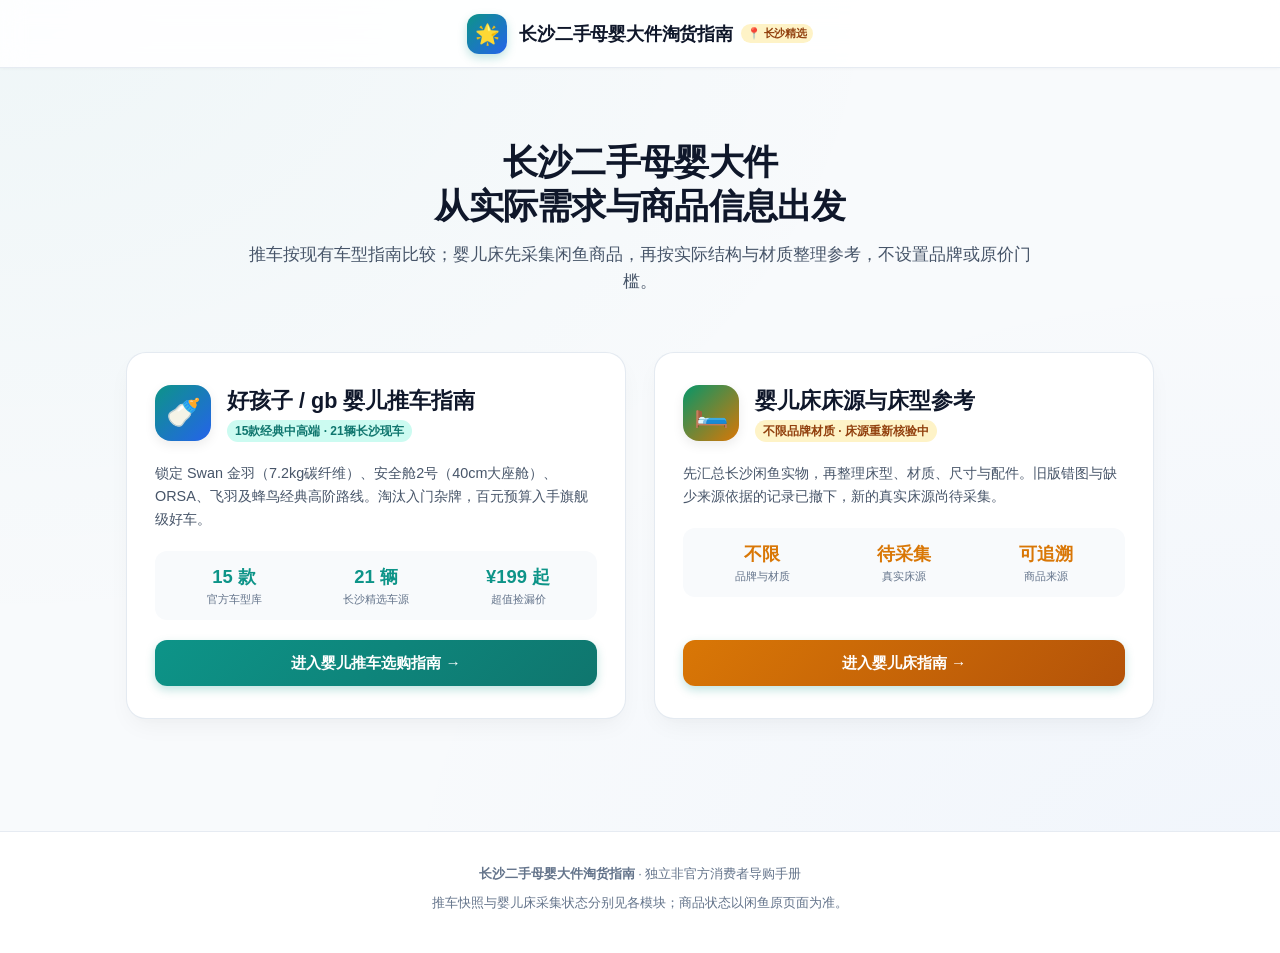
==== commit 41cae502: "fix: derive crib references from verified marketplace sources" ====
--- a/index.html
+++ b/index.html
@@ -3,8 +3,8 @@
 <head>
   <meta charset="UTF-8" />
   <meta name="viewport" content="width=device-width, initial-scale=1.0" />
-  <title>长沙母婴好物 · 中高端二手推车与实木婴儿床淘货指南</title>
-  <meta name="description" content="专为长沙本地家庭打造的中高端二手母婴大件淘货手册。涵盖好孩子/gb中高端推车（Swan金羽、安全舱2号、蜂鸟等）与全实木多功能婴儿床（Stokke、Boori、蒂爱、好孩子等）精选车源床源，附验货避坑清单与闲鱼直达。" />
+  <title>长沙母婴好物 · 二手推车与婴儿床指南</title>
+  <meta name="description" content="长沙二手婴儿车指南与婴儿床商品整理。婴儿床从闲鱼实际床源出发，不限品牌和材质。">
   <link rel="stylesheet" href="stroller/style.css" />
   <style>
     .portal-hero {
@@ -163,9 +163,9 @@
   <main class="main-container" style="max-width: 1100px;">
     <!-- 欢迎大标题 -->
     <div class="portal-hero">
-      <h1>拒绝廉价劣质，用零头预算<br />淘中高端二手好车好床</h1>
+      <h1>长沙二手母婴大件<br />从实际需求与商品信息出发</h1>
       <p>
-        专为长沙本地宝妈宝爸打造。坚决淘汰原价低于千元的入门低端货，精选好孩子、Stokke、Boori 等高研发成本大厂经典平台，结合长沙本地闲鱼真实货源与避坑实战指导。
+        推车按现有车型指南比较；婴儿床先采集闲鱼商品，再按实际结构与材质整理参考，不设置品牌或原价门槛。
       </p>
     </div>
 
@@ -215,32 +215,32 @@
             🛏️
           </div>
           <div>
-            <h2 class="portal-card-title">中高端实木婴儿床指南</h2>
-            <span class="portal-card-badge" style="background: #fef3c7; color: #92400e;">12款全实木经典 · 20张长沙好床</span>
+            <h2 class="portal-card-title">婴儿床床源与床型参考</h2>
+            <span class="portal-card-badge" style="background: #fef3c7; color: #92400e;">不限品牌材质 · 床源重新核验中</span>
           </div>
         </div>
 
         <p class="portal-desc">
-          严拒密度板甲醛与非标卡头隐患！精选 Stokke 蛋形床、Boori 澳洲实木、好孩子无漆拼接大床、蒂爱德国榉木等，专柜数千元品质两三百拿下。
+          先汇总长沙闲鱼实物，再整理床型、材质、尺寸与配件。旧版错图与缺少来源依据的记录已撤下，新的真实床源尚待采集。
         </p>
 
         <div class="portal-stats-row">
           <div>
-            <div class="p-stat-val" style="color: #d97706;">12 款</div>
-            <div class="p-stat-lbl">全实木床型</div>
-          </div>
-          <div>
-            <div class="p-stat-val" style="color: #d97706;">20 张</div>
-            <div class="p-stat-lbl">长沙精选好床</div>
-          </div>
-          <div>
-            <div class="p-stat-val" style="color: #d97706;">¥110 起</div>
-            <div class="p-stat-lbl">实木捡漏价</div>
+            <div class="p-stat-val" style="color: #d97706;">不限</div>
+            <div class="p-stat-lbl">品牌与材质</div>
+          </div>
+          <div>
+            <div class="p-stat-val" style="color: #d97706;">待采集</div>
+            <div class="p-stat-lbl">真实床源</div>
+          </div>
+          <div>
+            <div class="p-stat-val" style="color: #d97706;">可追溯</div>
+            <div class="p-stat-lbl">商品来源</div>
           </div>
         </div>
 
         <div class="portal-btn" style="background: linear-gradient(135deg, #d97706, #b45309);">
-          进入实木婴儿床指南 →
+          进入婴儿床指南 →
         </div>
       </a>
 
@@ -250,7 +250,7 @@
   <footer class="site-footer">
     <div class="footer-inner">
       <p><strong>长沙二手母婴大件淘货指南</strong> · 独立非官方消费者导购手册</p>
-      <p>数据快照：2026年9月8日。闲鱼二手货源由编辑人工筛选，优先推荐长沙同城面交验货。</p>
+      <p>推车快照与婴儿床采集状态分别见各模块；商品状态以闲鱼原页面为准。</p>
     </div>
   </footer>
 
